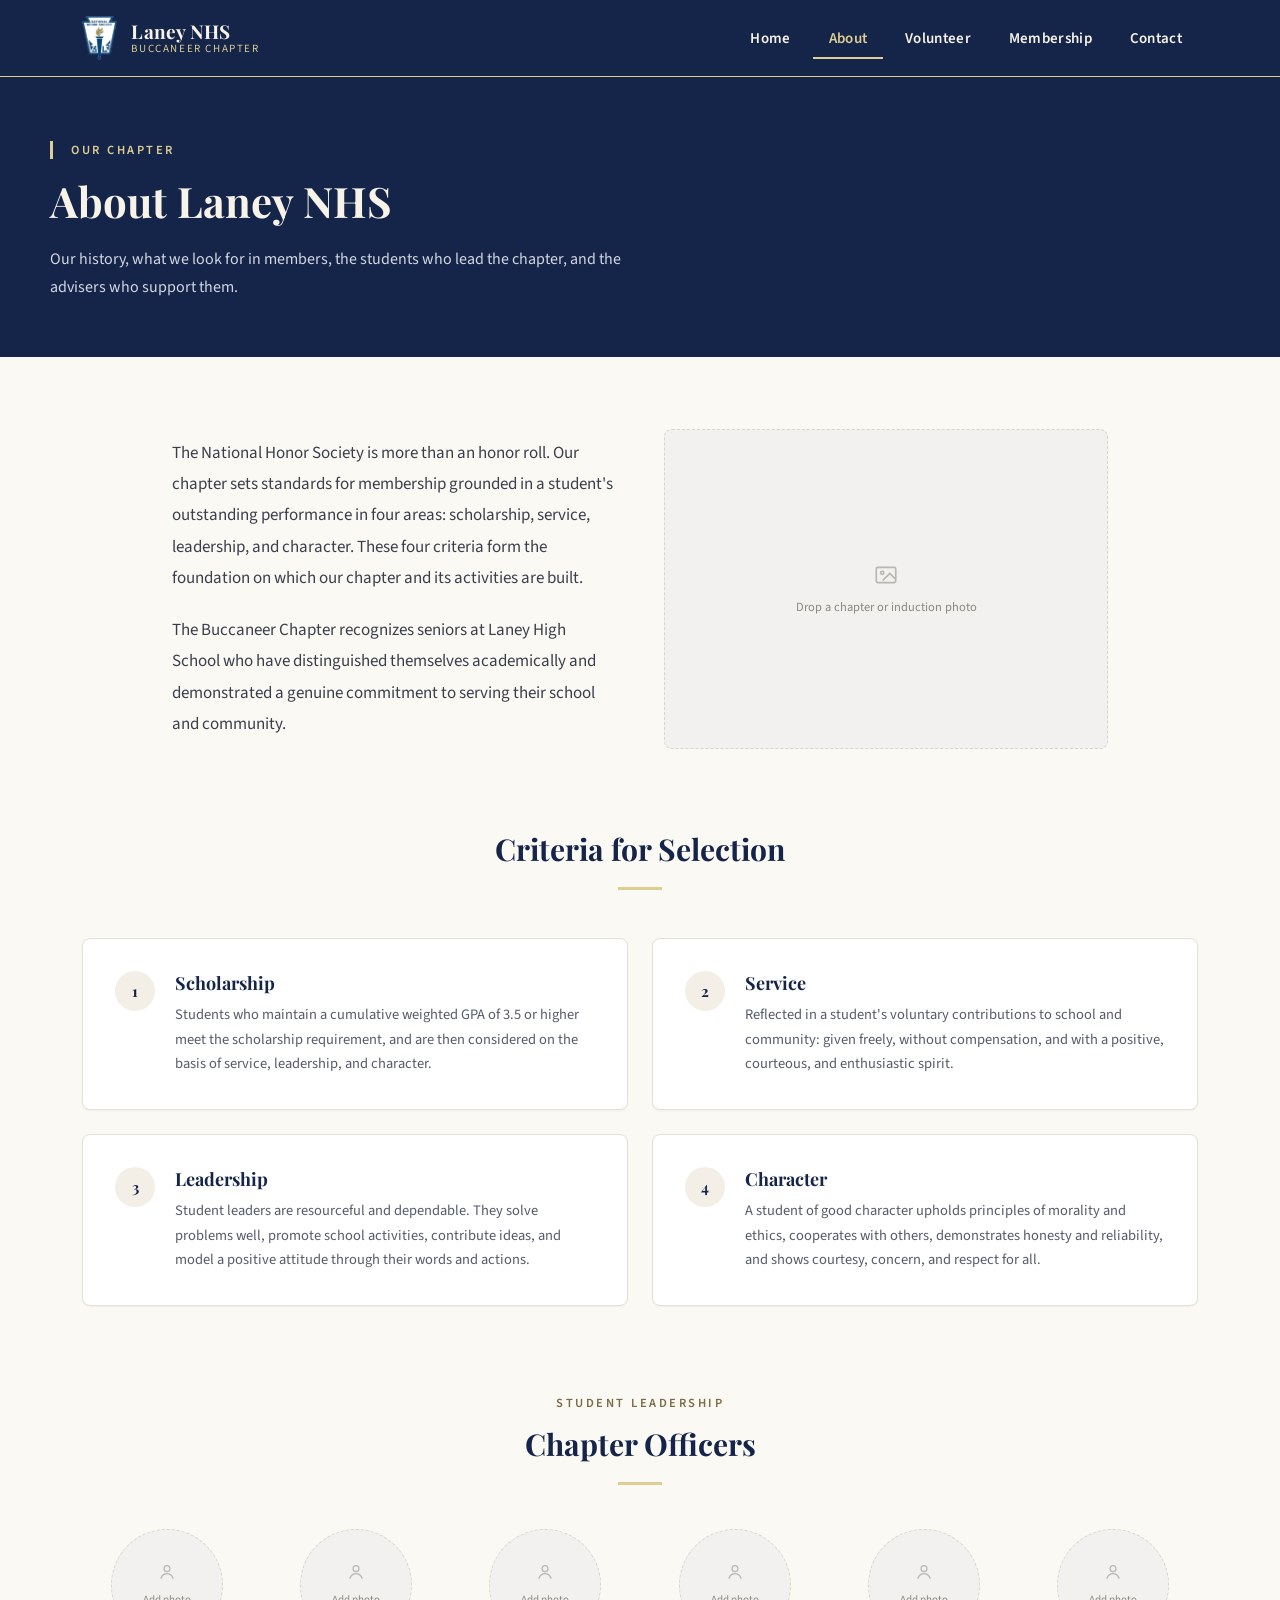
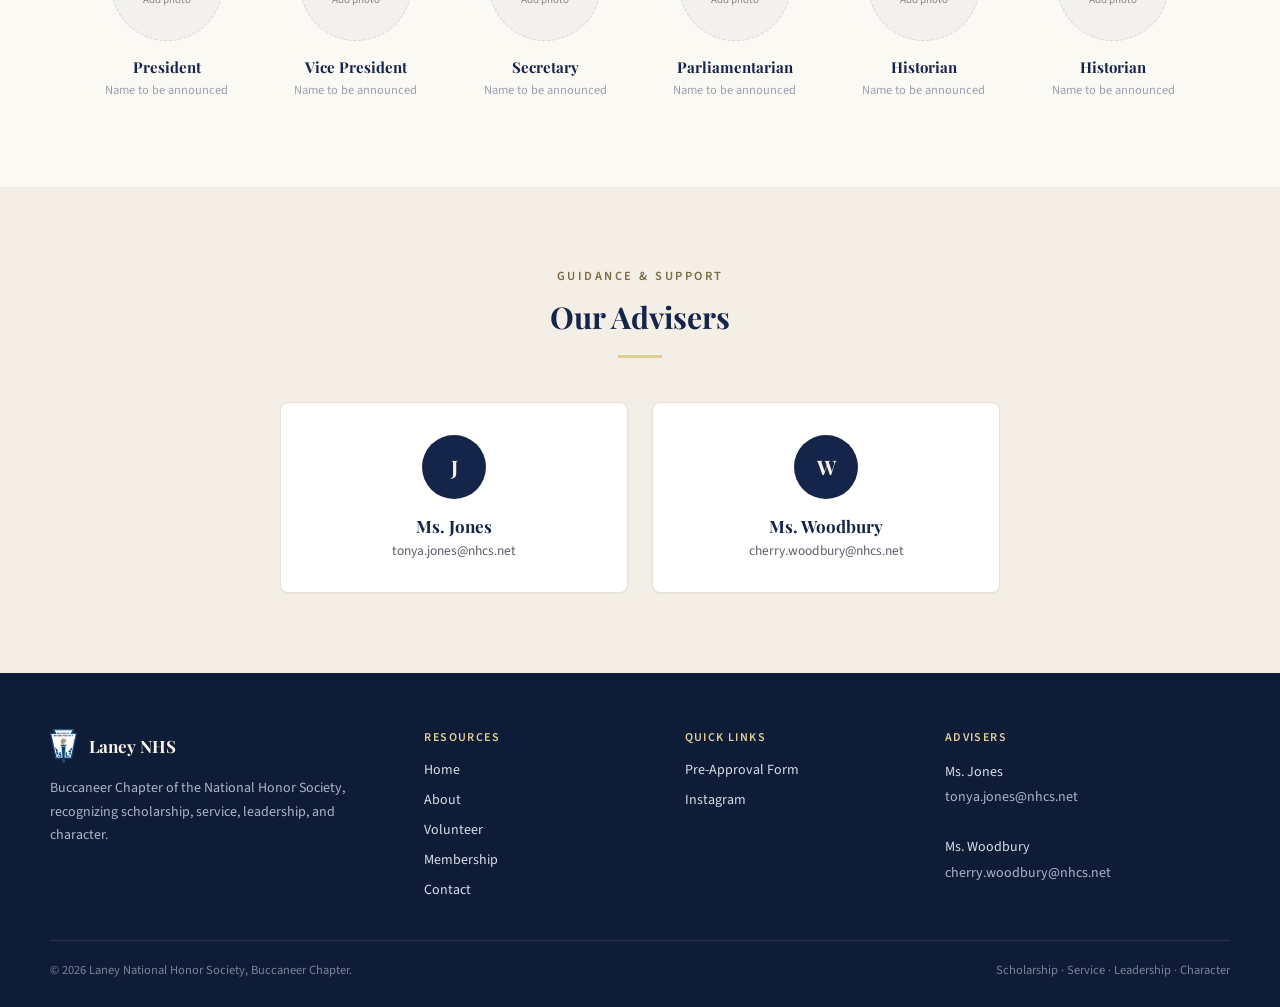
==== about.html @ 0cb583e5 "Redesign refresh: left-aligned headers, Get Involved, footer restructure, content updates - Left-ali" ====
<!DOCTYPE html>
<html lang="en">
<head>
<meta charset="utf-8">
<meta name="viewport" content="width=device-width, initial-scale=1">
<link rel="icon" type="image/png" sizes="32x32" href="assets/images/favicon-32.png">
<link rel="icon" type="image/png" sizes="16x16" href="assets/images/favicon-16.png">
<link rel="apple-touch-icon" href="assets/images/favicon-180.png">
<title>About &mdash; Laney NHS</title>
<meta name="description" content="Learn about the Buccaneer Chapter of the National Honor Society at Laney High School: our criteria for selection, chapter officers, and advisers.">
<link rel="preconnect" href="https://fonts.googleapis.com">
<link href="https://fonts.googleapis.com/css2?family=Playfair+Display:wght@600;700;800&family=Source+Sans+3:wght@400;500;600;700&display=swap" rel="stylesheet">
<link rel="stylesheet" href="assets/css/style.css">
</head>
<body data-active="about">
<div class="page">
  <div id="site-header"></div>

  <main>
    <section class="page-banner">
      <div class="page-banner__inner">
        <div class="page-banner__eyebrow">Our Chapter</div>
        <h1 class="page-banner__title">About Laney NHS</h1>
        <p class="page-banner__lead">Our history, what we look for in members, the students who lead the chapter, and the advisers who support them.</p>
      </div>
    </section>

    <!-- INTRO -->
    <section style="padding:72px 32px 24px;max-width:1000px;margin:0 auto;width:100%;box-sizing:border-box;display:grid;grid-template-columns:1fr 1fr;gap:48px;align-items:center">
      <div>
        <p style="font-size:17px;line-height:1.85;color:var(--text-dark);margin:0 0 20px">The National Honor Society is more than an honor roll. Our chapter sets standards for membership grounded in a student's outstanding performance in four areas: scholarship, service, leadership, and character. These four criteria form the foundation on which our chapter and its activities are built.</p>
        <p style="font-size:17px;line-height:1.85;color:var(--text-dark);margin:0">The Buccaneer Chapter recognizes seniors at Laney High School who have distinguished themselves academically and demonstrated a genuine commitment to serving their school and community.</p>
      </div>
      <div class="img-slot img-slot--rounded" style="height:320px">
        <svg class="img-slot__icon" viewBox="0 0 24 24" fill="none" stroke="currentColor" stroke-width="1.5"><rect x="3" y="5" width="18" height="14" rx="1.5"/><circle cx="8.5" cy="10" r="1.5"/><path d="M21 16l-5.5-5.5L9 17"/></svg>
        <span class="img-slot__caption">Drop a chapter or induction photo</span>
      </div>
    </section>

    <!-- CRITERIA -->
    <section style="padding:56px 32px 88px;max-width:1180px;margin:0 auto;width:100%;box-sizing:border-box">
      <div class="section-head" style="margin-bottom:48px">
        <h2 style="font-size:30px">Criteria for Selection</h2>
      </div>
      <div class="grid-2" style="grid-template-columns:repeat(2,1fr)">
        <div class="card" style="padding:32px;display:flex;gap:20px;align-items:flex-start">
          <div style="width:40px;height:40px;flex:none;border-radius:50%;background:var(--section-alt);display:flex;align-items:center;justify-content:center;font-family:'Playfair Display',serif;font-weight:700;font-size:15px;color:var(--navy)">1</div>
          <div>
            <div style="font-family:'Playfair Display',serif;font-weight:700;font-size:18px;color:var(--navy);margin-bottom:8px">Scholarship</div>
            <p style="font-size:14.5px;line-height:1.7;color:var(--text-body);margin:0">Students who maintain a cumulative weighted GPA of 3.5 or higher meet the scholarship requirement, and are then considered on the basis of service, leadership, and character.</p>
          </div>
        </div>
        <div class="card" style="padding:32px;display:flex;gap:20px;align-items:flex-start">
          <div style="width:40px;height:40px;flex:none;border-radius:50%;background:var(--section-alt);display:flex;align-items:center;justify-content:center;font-family:'Playfair Display',serif;font-weight:700;font-size:15px;color:var(--navy)">2</div>
          <div>
            <div style="font-family:'Playfair Display',serif;font-weight:700;font-size:18px;color:var(--navy);margin-bottom:8px">Service</div>
            <p style="font-size:14.5px;line-height:1.7;color:var(--text-body);margin:0">Reflected in a student's voluntary contributions to school and community: given freely, without compensation, and with a positive, courteous, and enthusiastic spirit.</p>
          </div>
        </div>
        <div class="card" style="padding:32px;display:flex;gap:20px;align-items:flex-start">
          <div style="width:40px;height:40px;flex:none;border-radius:50%;background:var(--section-alt);display:flex;align-items:center;justify-content:center;font-family:'Playfair Display',serif;font-weight:700;font-size:15px;color:var(--navy)">3</div>
          <div>
            <div style="font-family:'Playfair Display',serif;font-weight:700;font-size:18px;color:var(--navy);margin-bottom:8px">Leadership</div>
            <p style="font-size:14.5px;line-height:1.7;color:var(--text-body);margin:0">Student leaders are resourceful and dependable. They solve problems well, promote school activities, contribute ideas, and model a positive attitude through their words and actions.</p>
          </div>
        </div>
        <div class="card" style="padding:32px;display:flex;gap:20px;align-items:flex-start">
          <div style="width:40px;height:40px;flex:none;border-radius:50%;background:var(--section-alt);display:flex;align-items:center;justify-content:center;font-family:'Playfair Display',serif;font-weight:700;font-size:15px;color:var(--navy)">4</div>
          <div>
            <div style="font-family:'Playfair Display',serif;font-weight:700;font-size:18px;color:var(--navy);margin-bottom:8px">Character</div>
            <p style="font-size:14.5px;line-height:1.7;color:var(--text-body);margin:0">A student of good character upholds principles of morality and ethics, cooperates with others, demonstrates honesty and reliability, and shows courtesy, concern, and respect for all.</p>
          </div>
        </div>
      </div>
    </section>

    <!-- OFFICERS -->
    <section style="padding:0 32px 88px;max-width:1180px;margin:0 auto;width:100%;box-sizing:border-box">
      <div class="section-head" style="margin-bottom:44px">
        <div class="eyebrow">Student Leadership</div>
        <h2 style="font-size:30px">Chapter Officers</h2>
      </div>
      <div class="grid-6">
        <div style="text-align:center">
          <div class="img-slot img-slot--circle" style="width:112px;height:112px;margin:0 auto 16px">
            <svg class="img-slot__icon" viewBox="0 0 24 24" fill="none" stroke="currentColor" stroke-width="1.5"><circle cx="12" cy="8" r="3.5"/><path d="M4.5 20c1.5-4 4.2-6 7.5-6s6 2 7.5 6"/></svg>
            <span class="img-slot__caption">Add photo</span>
          </div>
          <div style="font-family:'Playfair Display',serif;font-weight:700;font-size:15px;color:var(--navy);margin-bottom:4px">President</div>
          <div style="font-size:12.5px;color:var(--text-faint)">Name to be announced</div>
        </div>
        <div style="text-align:center">
          <div class="img-slot img-slot--circle" style="width:112px;height:112px;margin:0 auto 16px">
            <svg class="img-slot__icon" viewBox="0 0 24 24" fill="none" stroke="currentColor" stroke-width="1.5"><circle cx="12" cy="8" r="3.5"/><path d="M4.5 20c1.5-4 4.2-6 7.5-6s6 2 7.5 6"/></svg>
            <span class="img-slot__caption">Add photo</span>
          </div>
          <div style="font-family:'Playfair Display',serif;font-weight:700;font-size:15px;color:var(--navy);margin-bottom:4px">Vice President</div>
          <div style="font-size:12.5px;color:var(--text-faint)">Name to be announced</div>
        </div>
        <div style="text-align:center">
          <div class="img-slot img-slot--circle" style="width:112px;height:112px;margin:0 auto 16px">
            <svg class="img-slot__icon" viewBox="0 0 24 24" fill="none" stroke="currentColor" stroke-width="1.5"><circle cx="12" cy="8" r="3.5"/><path d="M4.5 20c1.5-4 4.2-6 7.5-6s6 2 7.5 6"/></svg>
            <span class="img-slot__caption">Add photo</span>
          </div>
          <div style="font-family:'Playfair Display',serif;font-weight:700;font-size:15px;color:var(--navy);margin-bottom:4px">Secretary</div>
          <div style="font-size:12.5px;color:var(--text-faint)">Name to be announced</div>
        </div>
        <div style="text-align:center">
          <div class="img-slot img-slot--circle" style="width:112px;height:112px;margin:0 auto 16px">
            <svg class="img-slot__icon" viewBox="0 0 24 24" fill="none" stroke="currentColor" stroke-width="1.5"><circle cx="12" cy="8" r="3.5"/><path d="M4.5 20c1.5-4 4.2-6 7.5-6s6 2 7.5 6"/></svg>
            <span class="img-slot__caption">Add photo</span>
          </div>
          <div style="font-family:'Playfair Display',serif;font-weight:700;font-size:15px;color:var(--navy);margin-bottom:4px">Parliamentarian</div>
          <div style="font-size:12.5px;color:var(--text-faint)">Name to be announced</div>
        </div>
        <div style="text-align:center">
          <div class="img-slot img-slot--circle" style="width:112px;height:112px;margin:0 auto 16px">
            <svg class="img-slot__icon" viewBox="0 0 24 24" fill="none" stroke="currentColor" stroke-width="1.5"><circle cx="12" cy="8" r="3.5"/><path d="M4.5 20c1.5-4 4.2-6 7.5-6s6 2 7.5 6"/></svg>
            <span class="img-slot__caption">Add photo</span>
          </div>
          <div style="font-family:'Playfair Display',serif;font-weight:700;font-size:15px;color:var(--navy);margin-bottom:4px">Historian</div>
          <div style="font-size:12.5px;color:var(--text-faint)">Name to be announced</div>
        </div>
        <div style="text-align:center">
          <div class="img-slot img-slot--circle" style="width:112px;height:112px;margin:0 auto 16px">
            <svg class="img-slot__icon" viewBox="0 0 24 24" fill="none" stroke="currentColor" stroke-width="1.5"><circle cx="12" cy="8" r="3.5"/><path d="M4.5 20c1.5-4 4.2-6 7.5-6s6 2 7.5 6"/></svg>
            <span class="img-slot__caption">Add photo</span>
          </div>
          <div style="font-family:'Playfair Display',serif;font-weight:700;font-size:15px;color:var(--navy);margin-bottom:4px">Historian</div>
          <div style="font-size:12.5px;color:var(--text-faint)">Name to be announced</div>
        </div>
      </div>
    </section>

    <!-- ADVISERS -->
    <section class="section--alt" style="padding:80px 32px">
      <div style="max-width:1180px;margin:0 auto">
        <div class="section-head" style="margin-bottom:44px">
          <div class="eyebrow">Guidance &amp; Support</div>
          <h2 style="font-size:30px">Our Advisers</h2>
        </div>
        <div class="grid-2" style="max-width:720px;margin:0 auto">
          <div class="card" style="padding:32px;text-align:center">
            <div style="width:64px;height:64px;border-radius:50%;background:var(--navy);margin:0 auto 16px;display:flex;align-items:center;justify-content:center;font-family:'Playfair Display',serif;color:var(--ivory);font-weight:700;font-size:20px">J</div>
            <div style="font-family:'Playfair Display',serif;font-weight:700;font-size:17px;color:var(--navy);margin-bottom:4px">Ms. Jones</div>
            <div style="font-size:13.5px;color:var(--text-muted)">tonya.jones@nhcs.net</div>
          </div>
          <div class="card" style="padding:32px;text-align:center">
            <div style="width:64px;height:64px;border-radius:50%;background:var(--navy);margin:0 auto 16px;display:flex;align-items:center;justify-content:center;font-family:'Playfair Display',serif;color:var(--ivory);font-weight:700;font-size:20px">W</div>
            <div style="font-family:'Playfair Display',serif;font-weight:700;font-size:17px;color:var(--navy);margin-bottom:4px">Ms. Woodbury</div>
            <div style="font-size:13.5px;color:var(--text-muted)">cherry.woodbury@nhcs.net</div>
          </div>
        </div>
      </div>
    </section>
  </main>

  <div id="site-footer"></div>
</div>

<script src="assets/js/nav-footer.js"></script>
</body>
</html>
---- assets/css/style.css ----
/* ==========================================================================
   Laney NHS — Buccaneer Chapter
   Shared stylesheet
   ========================================================================== */

:root {
  --navy: #152449;
  --navy-dark: #0F1C38;
  --bronze: #DECE92;
  --bronze-light: #C4AB7C;
  --bronze-muted: #7C6A45;
  --cream: #FBF9F4;
  --ivory: #F7F3E9;
  --card-border: #E7E1D3;
  --section-alt: #F3EFE6;
  --text-dark: #3B3F4C;
  --text-body: #565B6B;
  --text-muted: #5B5F6B;
  --text-faint: #9AA0AE;
  --footer-text: #D9DCE6;
  --footer-text-muted: #AEB4C4;
  --footer-copy: #7C8296;
  --font-display: 'Playfair Display', serif;
  --font-body: 'Source Sans 3', sans-serif;
}

* { box-sizing: border-box; }

html { scroll-behavior: smooth; }

body {
  margin: 0;
  background: var(--cream);
  font-family: var(--font-body);
  -webkit-font-smoothing: antialiased;
  color: var(--text-dark);
}

a { color: var(--navy); text-decoration: none; transition: color 0.15s ease; }
a:hover { color: var(--bronze-muted); }

img { max-width: 100%; display: block; }

.page {
  min-height: 100vh;
  display: flex;
  flex-direction: column;
}

main { flex: 1; }

/* .container-* : max-width wrappers only. Vertical padding is set
   per-section inline (sections have very different spacing values),
   so these intentionally don't touch padding-top/bottom. */
.container {
  max-width: 1180px;
  margin: 0 auto;
  width: 100%;
  box-sizing: border-box;
}

.container--narrow { max-width: 1000px; }
.container--text { max-width: 820px; }

/* -------------------- Logo -------------------- */

.logo {
  display: block;
  flex: none;
  width: auto;
}

.logo--nav { height: 44px; }
.logo--footer { height: 34px; }

/* -------------------- Header / Nav -------------------- */

.site-header {
  background: var(--navy);
  border-bottom: 1px solid var(--bronze);
  position: relative;
  z-index: 20;
}

.site-header__inner {
  max-width: 1180px;
  margin: 0 auto;
  padding: 16px 32px;
  display: flex;
  align-items: center;
  justify-content: space-between;
  gap: 24px;
  flex-wrap: wrap;
}

.brand {
  display: flex;
  align-items: center;
  gap: 14px;
  text-decoration: none;
}

.brand__word {
  display: flex;
  flex-direction: column;
  line-height: 1.15;
}

.brand__name {
  font-family: var(--font-display);
  font-weight: 700;
  font-size: 19px;
  color: var(--ivory);
  letter-spacing: 0.2px;
}

.brand__sub {
  font-family: var(--font-body);
  font-size: 11px;
  letter-spacing: 1.6px;
  text-transform: uppercase;
  color: var(--bronze);
}

.nav-links {
  display: flex;
  gap: 6px;
  flex-wrap: wrap;
}

.nav-links__link {
  font-family: var(--font-body);
  font-size: 15px;
  font-weight: 600;
  letter-spacing: 0.3px;
  padding: 10px 16px 8px;
  text-decoration: none;
  color: var(--ivory);
  background: transparent;
  border-bottom: 2px solid transparent;
  transition: color 0.15s ease, border-color 0.15s ease;
}

.nav-links__link:hover {
  color: var(--bronze);
  border-bottom-color: rgba(222, 206, 146, 0.4);
}

.nav-links__link--active,
.nav-links__link--active:hover {
  color: var(--bronze);
  background: transparent;
  border-bottom-color: var(--bronze);
}

/* -------------------- Buttons -------------------- */

.btn {
  font-family: var(--font-body);
  font-weight: 600;
  font-size: 15px;
  padding: 15px 30px;
  border-radius: 6px;
  text-decoration: none;
  display: inline-block;
  border: 1.5px solid transparent;
  transition: transform 0.15s ease, box-shadow 0.15s ease, background 0.15s ease, border-color 0.15s ease;
}

.btn--primary {
  color: var(--navy);
  background: var(--bronze);
  box-shadow: 0 1px 2px rgba(21, 36, 73, 0.12);
}
.btn--primary:hover {
  color: var(--navy);
  background: var(--bronze-light);
  transform: translateY(-1px);
  box-shadow: 0 6px 16px rgba(21, 36, 73, 0.18);
}

.btn--outline {
  color: var(--ivory);
  background: transparent;
  border-color: rgba(247, 243, 233, 0.4);
  padding: 14px 30px;
}
.btn--outline:hover {
  color: var(--ivory);
  border-color: var(--bronze);
  transform: translateY(-1px);
}

.btn--dark {
  color: var(--ivory);
  background: var(--navy);
  padding: 15px 32px;
  box-shadow: 0 1px 2px rgba(21, 36, 73, 0.12);
}
.btn--dark:hover {
  color: var(--ivory);
  background: var(--navy-dark);
  transform: translateY(-1px);
  box-shadow: 0 6px 16px rgba(21, 36, 73, 0.18);
}

/* -------------------- Hero -------------------- */

.hero {
  position: relative;
  padding: 100px 32px 110px;
  overflow: hidden;
}

.hero__bg { position: absolute; inset: 0; z-index: 0; }

.hero__overlay {
  position: absolute;
  inset: 0;
  z-index: 1;
  background: linear-gradient(180deg, rgba(21,36,73,0.92) 0%, rgba(15,28,56,0.95) 100%);
  pointer-events: none;
}

.hero__content {
  max-width: 1180px;
  margin: 0 auto;
  text-align: left;
  position: relative;
  z-index: 2;
}

.hero__inner { max-width: 640px; }

.hero__eyebrow {
  font-family: var(--font-body);
  font-size: 13px;
  letter-spacing: 3px;
  text-transform: uppercase;
  color: var(--bronze);
  margin-bottom: 18px;
  font-weight: 600;
  padding-left: 18px;
  border-left: 3px solid var(--bronze);
}

.hero__title {
  font-family: var(--font-display);
  font-weight: 700;
  font-size: 52px;
  line-height: 1.15;
  color: var(--ivory);
  margin: 0 0 22px;
}

.hero__lead {
  font-family: var(--font-body);
  font-size: 18px;
  line-height: 1.7;
  color: #D3D7E2;
  max-width: 560px;
  margin: 0 0 36px;
}

.hero__actions {
  display: flex;
  gap: 16px;
  justify-content: flex-start;
  flex-wrap: wrap;
}

/* -------------------- Page banner (interior pages) -------------------- */

.page-banner {
  background: var(--navy);
  padding: 64px 32px 56px;
  text-align: left;
}

.page-banner__inner {
  max-width: 1180px;
  margin: 0 auto;
}

.page-banner__eyebrow {
  font-family: var(--font-body);
  font-size: 12.5px;
  letter-spacing: 2.5px;
  text-transform: uppercase;
  color: var(--bronze);
  font-weight: 600;
  margin-bottom: 14px;
  padding-left: 18px;
  border-left: 3px solid var(--bronze);
}

.page-banner__title {
  font-family: var(--font-display);
  font-weight: 700;
  font-size: 42px;
  color: var(--ivory);
  margin: 0;
}

.page-banner__lead {
  font-family: var(--font-body);
  font-size: 16px;
  line-height: 1.75;
  color: #D3D7E2;
  max-width: 620px;
  margin: 16px 0 0;
}

/* -------------------- Section headings -------------------- */

.eyebrow {
  font-family: var(--font-body);
  font-size: 12.5px;
  letter-spacing: 2.5px;
  text-transform: uppercase;
  color: var(--bronze-muted);
  font-weight: 600;
  margin-bottom: 12px;
}

.section-head { text-align: center; margin-bottom: 56px; }

.section-head h2 {
  font-family: var(--font-display);
  font-weight: 700;
  font-size: 34px;
  color: var(--navy);
  margin: 0;
}

.section-head h2::after {
  content: '';
  display: block;
  width: 44px;
  height: 3px;
  background: var(--bronze);
  margin: 18px auto 0;
}

h1, h2, h3 { font-family: var(--font-display); color: var(--navy); }

/* -------------------- Cards / grids -------------------- */

.card {
  background: #FFFFFF;
  border: 1px solid var(--card-border);
  border-radius: 8px;
  box-shadow: 0 1px 2px rgba(21, 36, 73, 0.05);
  transition: box-shadow 0.2s ease, transform 0.2s ease, border-color 0.2s ease;
}

.card:hover {
  box-shadow: 0 12px 28px rgba(21, 36, 73, 0.1);
  transform: translateY(-3px);
  border-color: var(--bronze);
}

.grid-2 { display: grid; grid-template-columns: 1fr 1fr; gap: 24px; }
.grid-4 { display: grid; grid-template-columns: repeat(4, 1fr); gap: 24px; }
.grid-5 { display: grid; grid-template-columns: repeat(5, 1fr); gap: 20px; }
.grid-6 { display: grid; grid-template-columns: repeat(6, 1fr); gap: 20px; }
.grid-3 { display: grid; grid-template-columns: repeat(3, 1fr); gap: 24px; }

/* -------------------- Link cards (Get Involved, etc.) -------------------- */

.link-card {
  display: block;
  padding: 32px;
  color: inherit;
  text-decoration: none;
  border-top: 3px solid var(--bronze);
}

.link-card:hover { color: inherit; }

.link-card__icon {
  width: 44px;
  height: 44px;
  border-radius: 50%;
  background: var(--section-alt);
  color: var(--navy);
  display: flex;
  align-items: center;
  justify-content: center;
  margin-bottom: 18px;
}

.link-card__icon svg { width: 20px; height: 20px; }

.link-card__title {
  font-family: var(--font-display);
  font-weight: 700;
  font-size: 18px;
  color: var(--navy);
  margin: 0 0 10px;
}

.link-card__desc {
  font-family: var(--font-body);
  font-size: 14.5px;
  line-height: 1.65;
  color: var(--text-body);
  margin: 0 0 18px;
}

.link-card__cta {
  font-family: var(--font-body);
  font-size: 13px;
  font-weight: 600;
  letter-spacing: 0.3px;
  color: var(--bronze-muted);
  display: inline-flex;
  align-items: center;
  gap: 6px;
}

.link-card:hover .link-card__cta { color: var(--navy); }

/* -------------------- Gallery -------------------- */

.gallery-grid { display: grid; grid-template-columns: repeat(3, 1fr); gap: 20px; }

/* -------------------- Image placeholder slots -------------------- */

.img-slot {
  background: #F2F1EF;
  border: 1px dashed #D8D5CC;
  display: flex;
  flex-direction: column;
  align-items: center;
  justify-content: center;
  gap: 10px;
  color: #8B8880;
  width: 100%;
  text-align: center;
  padding: 16px;
}

.img-slot--rounded { border-radius: 8px; }
.img-slot--circle { border-radius: 50%; padding: 8px; }

.img-slot__icon { width: 26px; height: 26px; opacity: 0.55; flex: none; }
.img-slot--circle .img-slot__icon { width: 20px; height: 20px; }

.img-slot__caption {
  font-family: var(--font-body);
  font-size: 12.5px;
  line-height: 1.5;
}

.img-slot--circle .img-slot__caption { font-size: 11px; }

/* -------------------- Footer -------------------- */

.site-footer {
  background: var(--navy-dark);
  color: var(--footer-text);
  padding: 56px 32px 28px;
}

.site-footer__grid {
  max-width: 1180px;
  margin: 0 auto;
  display: grid;
  grid-template-columns: 1.2fr 0.8fr 0.8fr 1fr;
  gap: 32px;
}

.site-footer__brand-row {
  display: flex;
  align-items: center;
  gap: 12px;
  margin-bottom: 14px;
}

.site-footer__brand-name {
  font-family: var(--font-display);
  font-weight: 700;
  font-size: 17px;
  color: var(--ivory);
}

.site-footer__blurb {
  font-family: var(--font-body);
  font-size: 14px;
  line-height: 1.7;
  color: var(--footer-text-muted);
  max-width: 340px;
  margin: 0;
}

.site-footer__heading {
  font-family: var(--font-body);
  font-size: 12px;
  letter-spacing: 1.4px;
  text-transform: uppercase;
  color: var(--bronze);
  margin-bottom: 14px;
  font-weight: 600;
}

.site-footer__links { display: flex; flex-direction: column; gap: 10px; }
.site-footer__links a {
  color: var(--footer-text);
  font-family: var(--font-body);
  font-size: 14px;
}
.site-footer__links a:hover { color: var(--bronze-light); }

.site-footer__advisers {
  font-family: var(--font-body);
  font-size: 14px;
  line-height: 1.8;
  color: var(--footer-text);
  margin: 0;
}
.site-footer__advisers span { color: var(--footer-text-muted); }

.site-footer__bottom {
  max-width: 1180px;
  margin: 40px auto 0;
  padding-top: 20px;
  border-top: 1px solid rgba(255,255,255,0.1);
  display: flex;
  justify-content: space-between;
  flex-wrap: wrap;
  gap: 8px;
}

.site-footer__bottom span {
  font-family: var(--font-body);
  font-size: 12.5px;
  color: var(--footer-copy);
}

/* -------------------- Callout box -------------------- */

.callout {
  background: var(--section-alt);
  border-left: 3px solid var(--bronze);
  border-radius: 0 8px 8px 0;
  padding: 20px 24px;
}

.callout p {
  font-family: var(--font-body);
  font-size: 15px;
  line-height: 1.7;
  color: var(--text-muted);
  margin: 0;
}

.callout strong { color: var(--navy); }

/* -------------------- Section alt background -------------------- */

.section--alt { background: var(--section-alt); }

/* -------------------- Responsive -------------------- */

@media (max-width: 900px) {
  .grid-4 { grid-template-columns: repeat(2, 1fr); }
  .grid-5 { grid-template-columns: repeat(3, 1fr); }
  .grid-6 { grid-template-columns: repeat(3, 1fr); }
  .grid-3 { grid-template-columns: 1fr; }
  .grid-2 { grid-template-columns: 1fr; }
  .gallery-grid { grid-template-columns: repeat(2, 1fr); }
  .hero__title { font-size: 38px; }
  .hero__inner { max-width: 100%; }
  .site-footer__grid { grid-template-columns: 1fr 1fr; }
}

@media (max-width: 560px) {
  .grid-4 { grid-template-columns: 1fr; }
  .grid-5 { grid-template-columns: repeat(2, 1fr); }
  .grid-6 { grid-template-columns: repeat(2, 1fr); }
  .gallery-grid { grid-template-columns: 1fr; }
  section { padding: 56px 20px; }
  .page-banner { padding: 48px 20px 40px; }
  .hero { padding: 64px 20px 72px; }
  .hero__title { font-size: 30px; }
  .site-footer__grid { grid-template-columns: 1fr; }
}
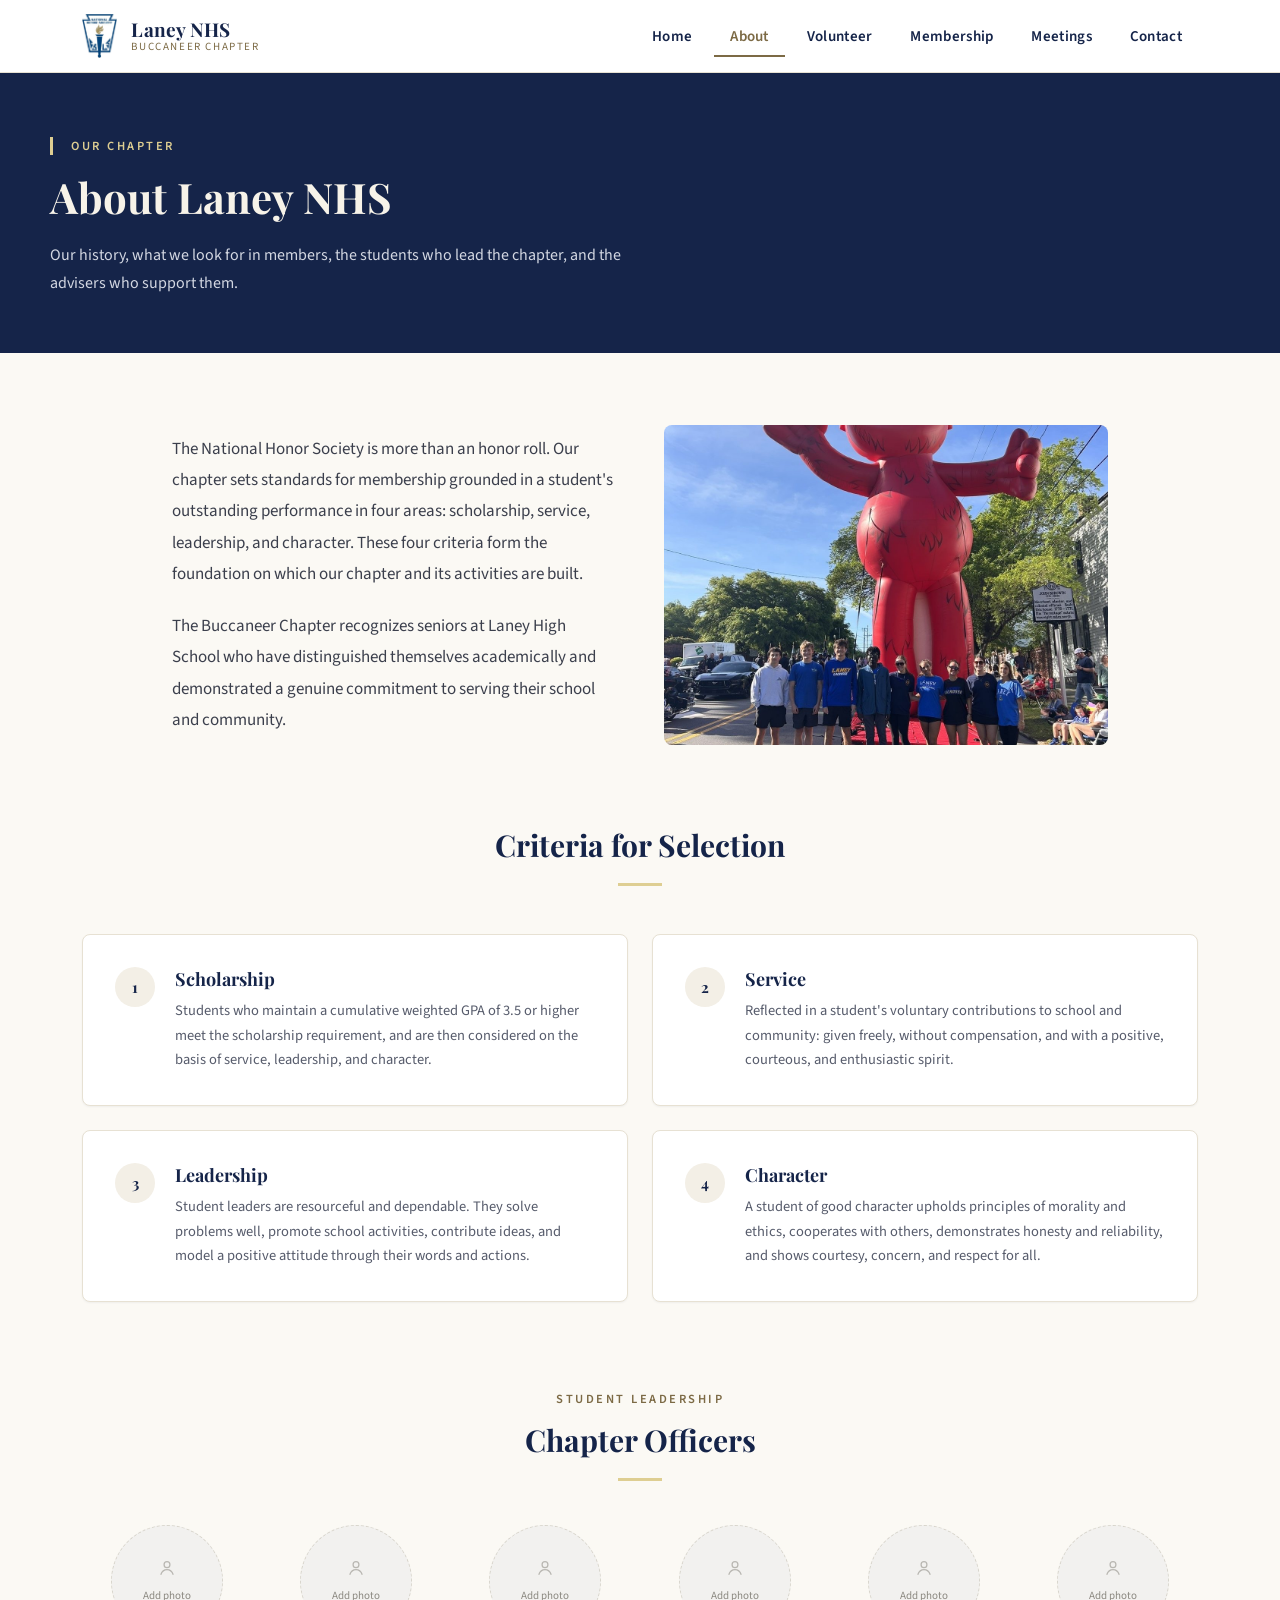
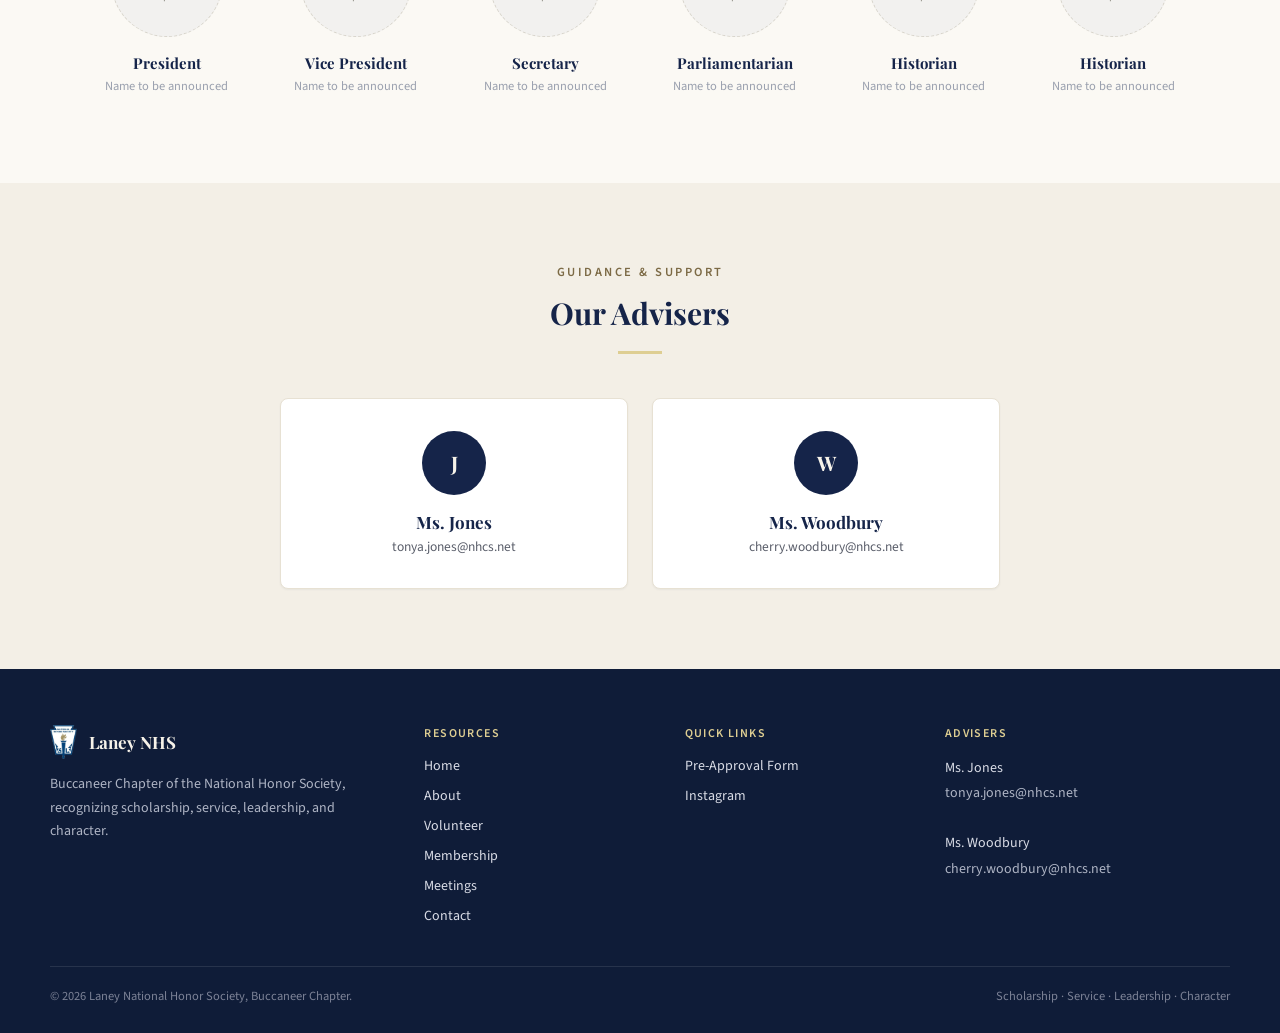
==== commit e5d413c9: "Mobile optimization, hamburger nav, white header, Meetings page, real photos - Header: navy to white" ====
--- a/about.html
+++ b/about.html
@@ -6,6 +6,7 @@
 <link rel="icon" type="image/png" sizes="32x32" href="assets/images/favicon-32.png">
 <link rel="icon" type="image/png" sizes="16x16" href="assets/images/favicon-16.png">
 <link rel="apple-touch-icon" href="assets/images/favicon-180.png">
+<link rel="shortcut icon" href="favicon.ico">
 <title>About &mdash; Laney NHS</title>
 <meta name="description" content="Learn about the Buccaneer Chapter of the National Honor Society at Laney High School: our criteria for selection, chapter officers, and advisers.">
 <link rel="preconnect" href="https://fonts.googleapis.com">
@@ -26,15 +27,12 @@
     </section>
 
     <!-- INTRO -->
-    <section style="padding:72px 32px 24px;max-width:1000px;margin:0 auto;width:100%;box-sizing:border-box;display:grid;grid-template-columns:1fr 1fr;gap:48px;align-items:center">
+    <section class="grid-2" style="padding:72px 32px 24px;max-width:1000px;margin:0 auto;width:100%;box-sizing:border-box;gap:48px;align-items:center">
       <div>
         <p style="font-size:17px;line-height:1.85;color:var(--text-dark);margin:0 0 20px">The National Honor Society is more than an honor roll. Our chapter sets standards for membership grounded in a student's outstanding performance in four areas: scholarship, service, leadership, and character. These four criteria form the foundation on which our chapter and its activities are built.</p>
         <p style="font-size:17px;line-height:1.85;color:var(--text-dark);margin:0">The Buccaneer Chapter recognizes seniors at Laney High School who have distinguished themselves academically and demonstrated a genuine commitment to serving their school and community.</p>
       </div>
-      <div class="img-slot img-slot--rounded" style="height:320px">
-        <svg class="img-slot__icon" viewBox="0 0 24 24" fill="none" stroke="currentColor" stroke-width="1.5"><rect x="3" y="5" width="18" height="14" rx="1.5"/><circle cx="8.5" cy="10" r="1.5"/><path d="M21 16l-5.5-5.5L9 17"/></svg>
-        <span class="img-slot__caption">Drop a chapter or induction photo</span>
-      </div>
+      <img src="assets/images/about-photo.jpg" alt="Laney NHS members at a chapter event" style="width:100%;height:320px;object-fit:cover;border-radius:8px">
     </section>
 
     <!-- CRITERIA -->
@@ -42,7 +40,7 @@
       <div class="section-head" style="margin-bottom:48px">
         <h2 style="font-size:30px">Criteria for Selection</h2>
       </div>
-      <div class="grid-2" style="grid-template-columns:repeat(2,1fr)">
+      <div class="grid-2">
         <div class="card" style="padding:32px;display:flex;gap:20px;align-items:flex-start">
           <div style="width:40px;height:40px;flex:none;border-radius:50%;background:var(--section-alt);display:flex;align-items:center;justify-content:center;font-family:'Playfair Display',serif;font-weight:700;font-size:15px;color:var(--navy)">1</div>
           <div>
--- a/assets/css/style.css
+++ b/assets/css/style.css
@@ -76,21 +76,21 @@
 /* -------------------- Header / Nav -------------------- */
 
 .site-header {
-  background: var(--navy);
-  border-bottom: 1px solid var(--bronze);
+  background: #FFFFFF;
+  border-bottom: 1px solid var(--card-border);
+  box-shadow: 0 1px 3px rgba(21, 36, 73, 0.06);
   position: relative;
-  z-index: 20;
+  z-index: 30;
 }
 
 .site-header__inner {
   max-width: 1180px;
   margin: 0 auto;
-  padding: 16px 32px;
+  padding: 14px 32px;
   display: flex;
   align-items: center;
   justify-content: space-between;
   gap: 24px;
-  flex-wrap: wrap;
 }
 
 .brand {
@@ -110,7 +110,7 @@
   font-family: var(--font-display);
   font-weight: 700;
   font-size: 19px;
-  color: var(--ivory);
+  color: var(--navy);
   letter-spacing: 0.2px;
 }
 
@@ -119,13 +119,13 @@
   font-size: 11px;
   letter-spacing: 1.6px;
   text-transform: uppercase;
-  color: var(--bronze);
+  color: var(--bronze-muted);
 }
 
 .nav-links {
   display: flex;
+  align-items: center;
   gap: 6px;
-  flex-wrap: wrap;
 }
 
 .nav-links__link {
@@ -135,22 +135,73 @@
   letter-spacing: 0.3px;
   padding: 10px 16px 8px;
   text-decoration: none;
-  color: var(--ivory);
+  color: var(--navy);
   background: transparent;
   border-bottom: 2px solid transparent;
   transition: color 0.15s ease, border-color 0.15s ease;
 }
 
 .nav-links__link:hover {
-  color: var(--bronze);
-  border-bottom-color: rgba(222, 206, 146, 0.4);
+  color: var(--bronze-muted);
+  border-bottom-color: rgba(124, 106, 69, 0.35);
 }
 
 .nav-links__link--active,
 .nav-links__link--active:hover {
-  color: var(--bronze);
+  color: var(--bronze-muted);
   background: transparent;
-  border-bottom-color: var(--bronze);
+  border-bottom-color: var(--bronze-muted);
+}
+
+/* -------------------- Mobile nav toggle -------------------- */
+
+.nav-toggle {
+  display: none;
+  align-items: center;
+  justify-content: center;
+  width: 40px;
+  height: 40px;
+  padding: 0;
+  border: none;
+  background: transparent;
+  color: var(--navy);
+  cursor: pointer;
+  flex: none;
+}
+
+.nav-toggle svg { width: 24px; height: 24px; }
+
+@media (max-width: 900px) {
+  .nav-toggle { display: flex; }
+
+  .nav-links {
+    display: none;
+    position: absolute;
+    top: 100%;
+    left: 0;
+    right: 0;
+    flex-direction: column;
+    align-items: stretch;
+    gap: 0;
+    background: #FFFFFF;
+    border-bottom: 1px solid var(--card-border);
+    box-shadow: 0 16px 28px rgba(21, 36, 73, 0.1);
+    padding: 4px 32px 16px;
+  }
+
+  .nav-links.is-open { display: flex; }
+
+  .nav-links__link {
+    padding: 14px 12px;
+    border-bottom: 1px solid var(--card-border);
+    border-radius: 4px;
+  }
+
+  .nav-links__link--active,
+  .nav-links__link--active:hover {
+    background: var(--section-alt);
+    border-bottom-color: var(--card-border);
+  }
 }
 
 /* -------------------- Buttons -------------------- */
@@ -573,6 +624,13 @@
   .hero__title { font-size: 38px; }
   .hero__inner { max-width: 100%; }
   .site-footer__grid { grid-template-columns: 1fr 1fr; }
+
+  /* Section-level layout is written with inline styles for pixel control,
+     which a normal media-query rule can never win against (inline always
+     outranks stylesheet rules unless !important). These targeted overrides
+     are the exception, scoped to just the horizontal gutter and the largest
+     vertical rhythms so phones/tablets don't inherit desktop spacing. */
+  main section[style] { padding-left: 24px !important; padding-right: 24px !important; }
 }
 
 @media (max-width: 560px) {
@@ -580,9 +638,20 @@
   .grid-5 { grid-template-columns: repeat(2, 1fr); }
   .grid-6 { grid-template-columns: repeat(2, 1fr); }
   .gallery-grid { grid-template-columns: 1fr; }
-  section { padding: 56px 20px; }
   .page-banner { padding: 48px 20px 40px; }
   .hero { padding: 64px 20px 72px; }
   .hero__title { font-size: 30px; }
   .site-footer__grid { grid-template-columns: 1fr; }
-}
+
+  main section[style] { padding-left: 20px !important; padding-right: 20px !important; }
+  main section[style^="padding:88px 32px"] { padding-top: 48px !important; padding-bottom: 48px !important; }
+  main section[style^="padding:80px 32px"] { padding-top: 48px !important; padding-bottom: 48px !important; }
+  main section[style^="padding:72px 32px"] { padding-top: 40px !important; padding-bottom: 40px !important; }
+  main section[style^="padding:64px 32px"] { padding-top: 36px !important; padding-bottom: 36px !important; }
+  main section[style^="padding:56px 32px"] { padding-top: 32px !important; padding-bottom: 32px !important; }
+  main section[style^="padding:0 32px 88px"] { padding-bottom: 48px !important; }
+  main section[style^="padding:0 32px 56px"] { padding-bottom: 32px !important; }
+
+  .card { padding: 24px !important; }
+  .link-card { padding: 24px !important; }
+}
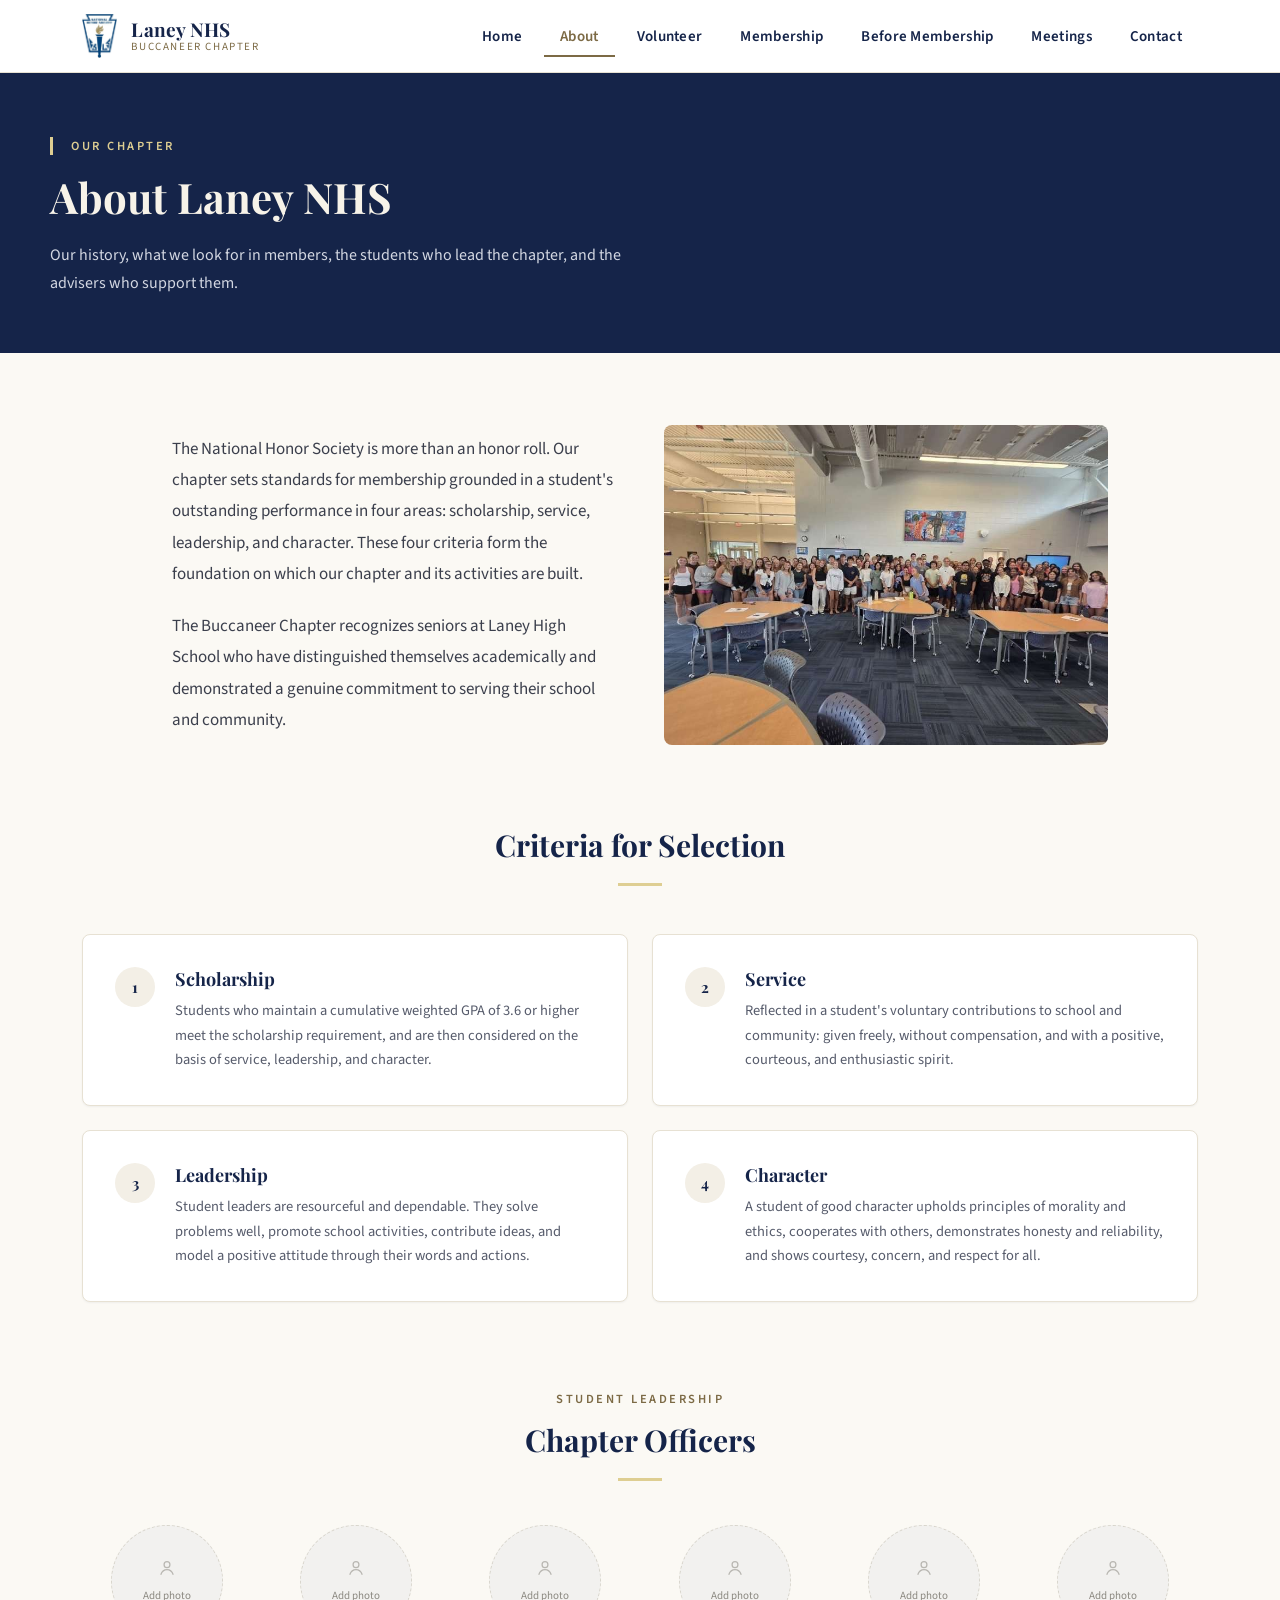
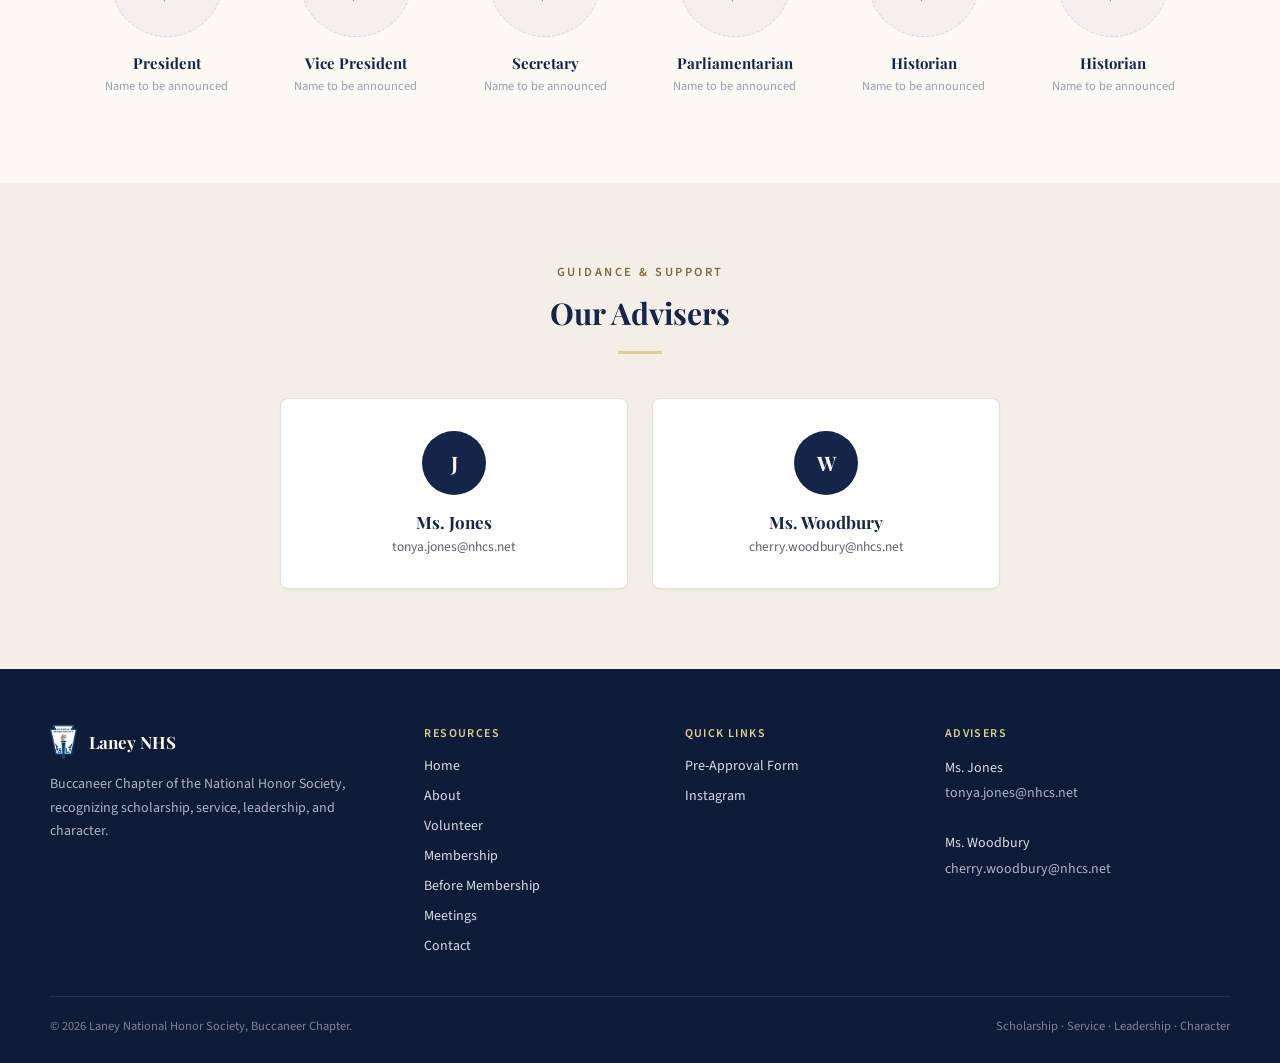
==== commit b1ebf2bb: "Add Before Membership grade guide page, update GPA to 3.6, reorder Membership page - New "Before Mem" ====
--- a/about.html
+++ b/about.html
@@ -45,7 +45,7 @@
           <div style="width:40px;height:40px;flex:none;border-radius:50%;background:var(--section-alt);display:flex;align-items:center;justify-content:center;font-family:'Playfair Display',serif;font-weight:700;font-size:15px;color:var(--navy)">1</div>
           <div>
             <div style="font-family:'Playfair Display',serif;font-weight:700;font-size:18px;color:var(--navy);margin-bottom:8px">Scholarship</div>
-            <p style="font-size:14.5px;line-height:1.7;color:var(--text-body);margin:0">Students who maintain a cumulative weighted GPA of 3.5 or higher meet the scholarship requirement, and are then considered on the basis of service, leadership, and character.</p>
+            <p style="font-size:14.5px;line-height:1.7;color:var(--text-body);margin:0">Students who maintain a cumulative weighted GPA of 3.6 or higher meet the scholarship requirement, and are then considered on the basis of service, leadership, and character.</p>
           </div>
         </div>
         <div class="card" style="padding:32px;display:flex;gap:20px;align-items:flex-start">
--- a/assets/css/style.css
+++ b/assets/css/style.css
@@ -589,6 +589,97 @@
   color: var(--footer-copy);
 }
 
+/* -------------------- Pill links (quick jump nav) -------------------- */
+
+.pill-links {
+  display: flex;
+  gap: 12px;
+  flex-wrap: wrap;
+}
+
+.pill-link {
+  font-family: var(--font-body);
+  font-weight: 600;
+  font-size: 14px;
+  color: var(--navy);
+  background: #FFFFFF;
+  border: 1px solid var(--card-border);
+  padding: 10px 20px;
+  border-radius: 999px;
+  text-decoration: none;
+  transition: background 0.15s ease, border-color 0.15s ease, color 0.15s ease;
+}
+
+.pill-link:hover {
+  color: var(--navy);
+  background: var(--section-alt);
+  border-color: var(--bronze);
+}
+
+/* -------------------- Pillar heading (grade guides, etc.) -------------------- */
+
+.pillar-heading {
+  display: flex;
+  align-items: center;
+  gap: 16px;
+  margin-bottom: 12px;
+}
+
+.pillar-heading__icon {
+  width: 48px;
+  height: 48px;
+  border-radius: 50%;
+  background: var(--navy);
+  color: var(--ivory);
+  display: flex;
+  align-items: center;
+  justify-content: center;
+  flex: none;
+}
+
+.pillar-heading__icon svg { width: 22px; height: 22px; }
+
+.pillar-heading h2 { margin: 0; font-size: 28px; }
+
+/* -------------------- Checklist -------------------- */
+
+.list-check {
+  list-style: none;
+  margin: 0;
+  padding: 0;
+  display: flex;
+  flex-direction: column;
+  gap: 13px;
+}
+
+.list-check li {
+  display: flex;
+  gap: 13px;
+  align-items: flex-start;
+  font-family: var(--font-body);
+  font-size: 15.5px;
+  line-height: 1.65;
+  color: var(--text-dark);
+}
+
+.list-check li::before {
+  content: '';
+  width: 7px;
+  height: 7px;
+  border-radius: 50%;
+  background: var(--bronze-muted);
+  margin-top: 8px;
+  flex: none;
+}
+
+.subhead {
+  font-family: var(--font-display);
+  font-weight: 700;
+  font-size: 17px;
+  color: var(--navy);
+  margin: 0 0 16px;
+}
+
 /* -------------------- Callout box -------------------- */
 
 .callout {
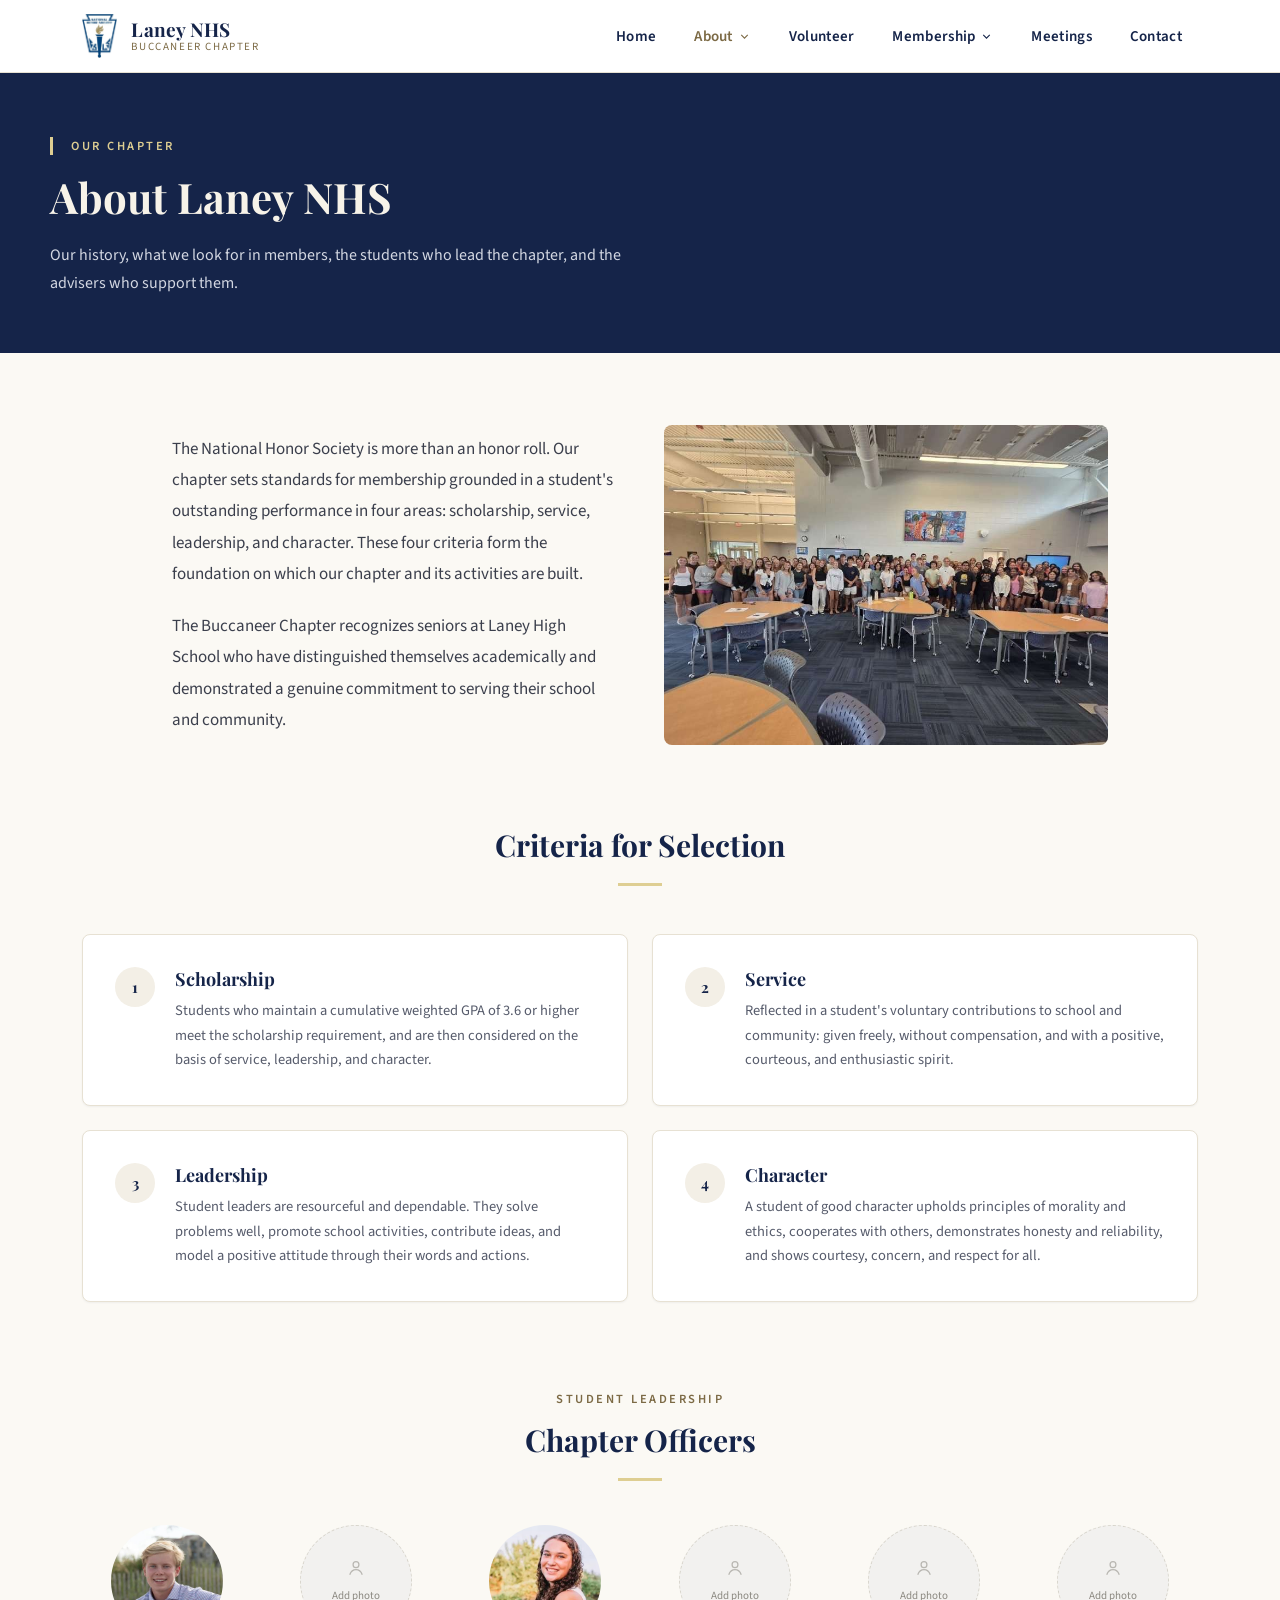
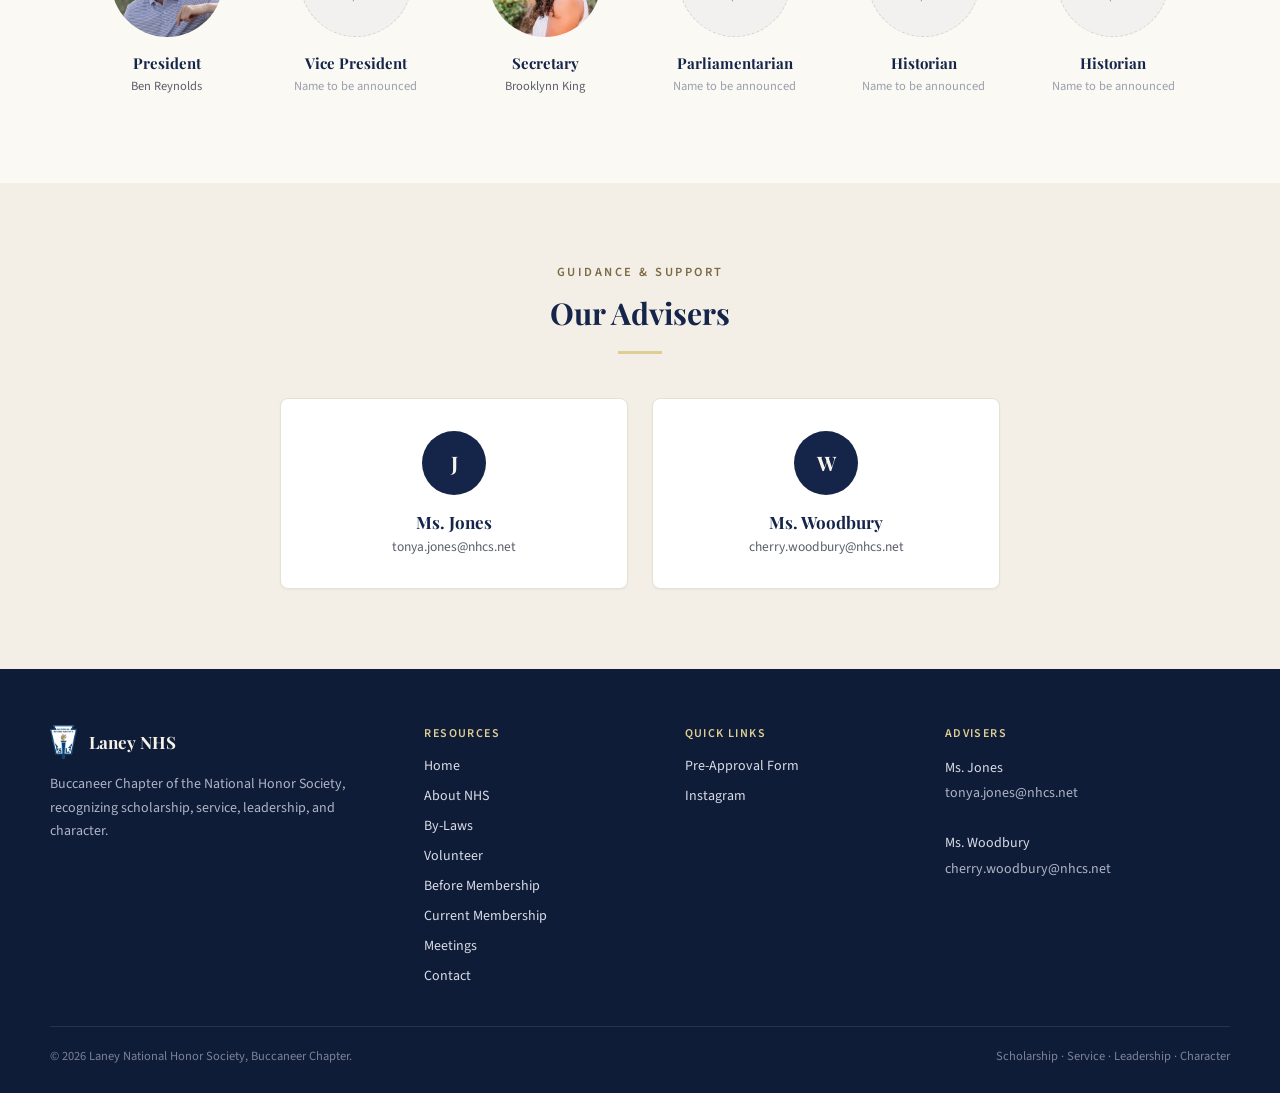
==== commit 399c3ee9: "Add President and Secretary photos to Chapter Officers Ben Reynolds (President) and Brooklynn King (" ====
--- a/about.html
+++ b/about.html
@@ -80,12 +80,9 @@
       </div>
       <div class="grid-6">
         <div style="text-align:center">
-          <div class="img-slot img-slot--circle" style="width:112px;height:112px;margin:0 auto 16px">
-            <svg class="img-slot__icon" viewBox="0 0 24 24" fill="none" stroke="currentColor" stroke-width="1.5"><circle cx="12" cy="8" r="3.5"/><path d="M4.5 20c1.5-4 4.2-6 7.5-6s6 2 7.5 6"/></svg>
-            <span class="img-slot__caption">Add photo</span>
-          </div>
+          <img src="assets/images/officer-president.jpg" alt="Ben Reynolds" style="width:112px;height:112px;margin:0 auto 16px;border-radius:50%;object-fit:cover;display:block">
           <div style="font-family:'Playfair Display',serif;font-weight:700;font-size:15px;color:var(--navy);margin-bottom:4px">President</div>
-          <div style="font-size:12.5px;color:var(--text-faint)">Name to be announced</div>
+          <div style="font-size:12.5px;color:var(--text-muted)">Ben Reynolds</div>
         </div>
         <div style="text-align:center">
           <div class="img-slot img-slot--circle" style="width:112px;height:112px;margin:0 auto 16px">
@@ -96,12 +93,9 @@
           <div style="font-size:12.5px;color:var(--text-faint)">Name to be announced</div>
         </div>
         <div style="text-align:center">
-          <div class="img-slot img-slot--circle" style="width:112px;height:112px;margin:0 auto 16px">
-            <svg class="img-slot__icon" viewBox="0 0 24 24" fill="none" stroke="currentColor" stroke-width="1.5"><circle cx="12" cy="8" r="3.5"/><path d="M4.5 20c1.5-4 4.2-6 7.5-6s6 2 7.5 6"/></svg>
-            <span class="img-slot__caption">Add photo</span>
-          </div>
+          <img src="assets/images/officer-secretary.jpg" alt="Brooklynn King" style="width:112px;height:112px;margin:0 auto 16px;border-radius:50%;object-fit:cover;display:block">
           <div style="font-family:'Playfair Display',serif;font-weight:700;font-size:15px;color:var(--navy);margin-bottom:4px">Secretary</div>
-          <div style="font-size:12.5px;color:var(--text-faint)">Name to be announced</div>
+          <div style="font-size:12.5px;color:var(--text-muted)">Brooklynn King</div>
         </div>
         <div style="text-align:center">
           <div class="img-slot img-slot--circle" style="width:112px;height:112px;margin:0 auto 16px">
--- a/assets/css/style.css
+++ b/assets/css/style.css
@@ -153,6 +153,84 @@
   border-bottom-color: var(--bronze-muted);
 }
 
+/* -------------------- Nav dropdown (Membership) -------------------- */
+
+.nav-dropdown { position: relative; }
+
+.nav-dropdown__trigger {
+  display: inline-flex;
+  align-items: center;
+  gap: 5px;
+  cursor: pointer;
+  background: none;
+  border: none;
+  border-bottom: 2px solid transparent;
+  font-family: var(--font-body);
+  font-size: 15px;
+  font-weight: 600;
+  letter-spacing: 0.3px;
+}
+
+.nav-dropdown__chevron {
+  width: 13px;
+  height: 13px;
+  transition: transform 0.15s ease;
+}
+
+.nav-dropdown.is-open .nav-dropdown__chevron {
+  transform: rotate(180deg);
+}
+
+@media (min-width: 901px) {
+  .nav-dropdown:hover .nav-dropdown__chevron,
+  .nav-dropdown:focus-within .nav-dropdown__chevron {
+    transform: rotate(180deg);
+  }
+}
+
+.nav-dropdown__panel {
+  display: none;
+  position: absolute;
+  top: 100%;
+  left: 0;
+  min-width: 200px;
+  background: #FFFFFF;
+  border: 1px solid var(--card-border);
+  border-radius: 8px;
+  box-shadow: 0 16px 28px rgba(21, 36, 73, 0.12);
+  padding: 8px;
+  margin-top: 4px;
+}
+
+.nav-dropdown.is-open .nav-dropdown__panel {
+  display: block;
+}
+
+@media (min-width: 901px) {
+  .nav-dropdown:hover .nav-dropdown__panel,
+  .nav-dropdown:focus-within .nav-dropdown__panel {
+    display: block;
+  }
+}
+
+.nav-dropdown__item {
+  display: block;
+  font-family: var(--font-body);
+  font-size: 14.5px;
+  font-weight: 600;
+  color: var(--navy);
+  text-decoration: none;
+  padding: 10px 14px;
+  border-radius: 6px;
+}
+
+.nav-dropdown__item:hover { color: var(--navy); background: var(--section-alt); }
+
+.nav-dropdown__item--active {
+  color: var(--bronze-muted);
+  background: var(--section-alt);
+}
+
 /* -------------------- Mobile nav toggle -------------------- */
 
 .nav-toggle {
@@ -202,6 +280,33 @@
     background: var(--section-alt);
     border-bottom-color: var(--card-border);
   }
+
+  .nav-dropdown { width: 100%; }
+
+  .nav-dropdown__trigger {
+    width: 100%;
+    justify-content: space-between;
+    padding: 14px 12px;
+    border-bottom: 1px solid var(--card-border);
+    border-radius: 4px;
+  }
+
+  .nav-dropdown__panel {
+    display: none;
+    position: static;
+    box-shadow: none;
+    border: none;
+    padding: 0;
+    margin: 0;
+  }
+
+  .nav-dropdown__item {
+    padding: 12px 12px 12px 20px;
+    border-bottom: 1px solid var(--card-border);
+    border-radius: 4px;
+  }
+
+  .nav-dropdown__item--active { background: var(--section-alt); }
 }
 
 /* -------------------- Buttons -------------------- */
@@ -587,6 +692,76 @@
   font-family: var(--font-body);
   font-size: 12.5px;
   color: var(--footer-copy);
+}
+
+/* -------------------- Sheet-backed data rows (meetings, etc.) -------------------- */
+
+.meeting-row {
+  display: grid;
+  grid-template-columns: 1fr 1fr 1fr;
+  align-items: center;
+  padding: 18px 24px;
+  border-bottom: 1px solid #F0EEE8;
+}
+
+.meeting-row--head {
+  padding: 16px 24px;
+  background: var(--section-alt);
+  border-bottom: 1px solid var(--card-border);
+}
+
+.meeting-row__links { display: contents; }
+
+@media (max-width: 560px) {
+  .meeting-row--head { display: none; }
+  .meeting-row {
+    grid-template-columns: 1fr;
+    gap: 10px;
+    padding: 16px 20px;
+  }
+  .meeting-row__links {
+    display: flex;
+    gap: 20px;
+    flex-wrap: wrap;
+  }
+}
+
+/* -------------------- Contact form -------------------- */
+
+.form-field {
+  display: flex;
+  flex-direction: column;
+  gap: 6px;
+}
+
+.form-field label {
+  font-family: var(--font-body);
+  font-size: 13px;
+  font-weight: 600;
+  color: var(--navy);
+}
+
+.form-input {
+  width: 100%;
+  box-sizing: border-box;
+  padding: 12px 14px;
+  border: 1px solid var(--card-border);
+  border-radius: 6px;
+  font-family: var(--font-body);
+  font-size: 15px;
+  color: var(--text-dark);
+  background: #FFFFFF;
+  transition: border-color 0.15s ease;
+}
+
+.form-input:focus {
+  outline: none;
+  border-color: var(--bronze-muted);
+}
+
+textarea.form-input {
+  resize: vertical;
+  min-height: 120px;
 }
 
 /* -------------------- Pill links (quick jump nav) -------------------- */
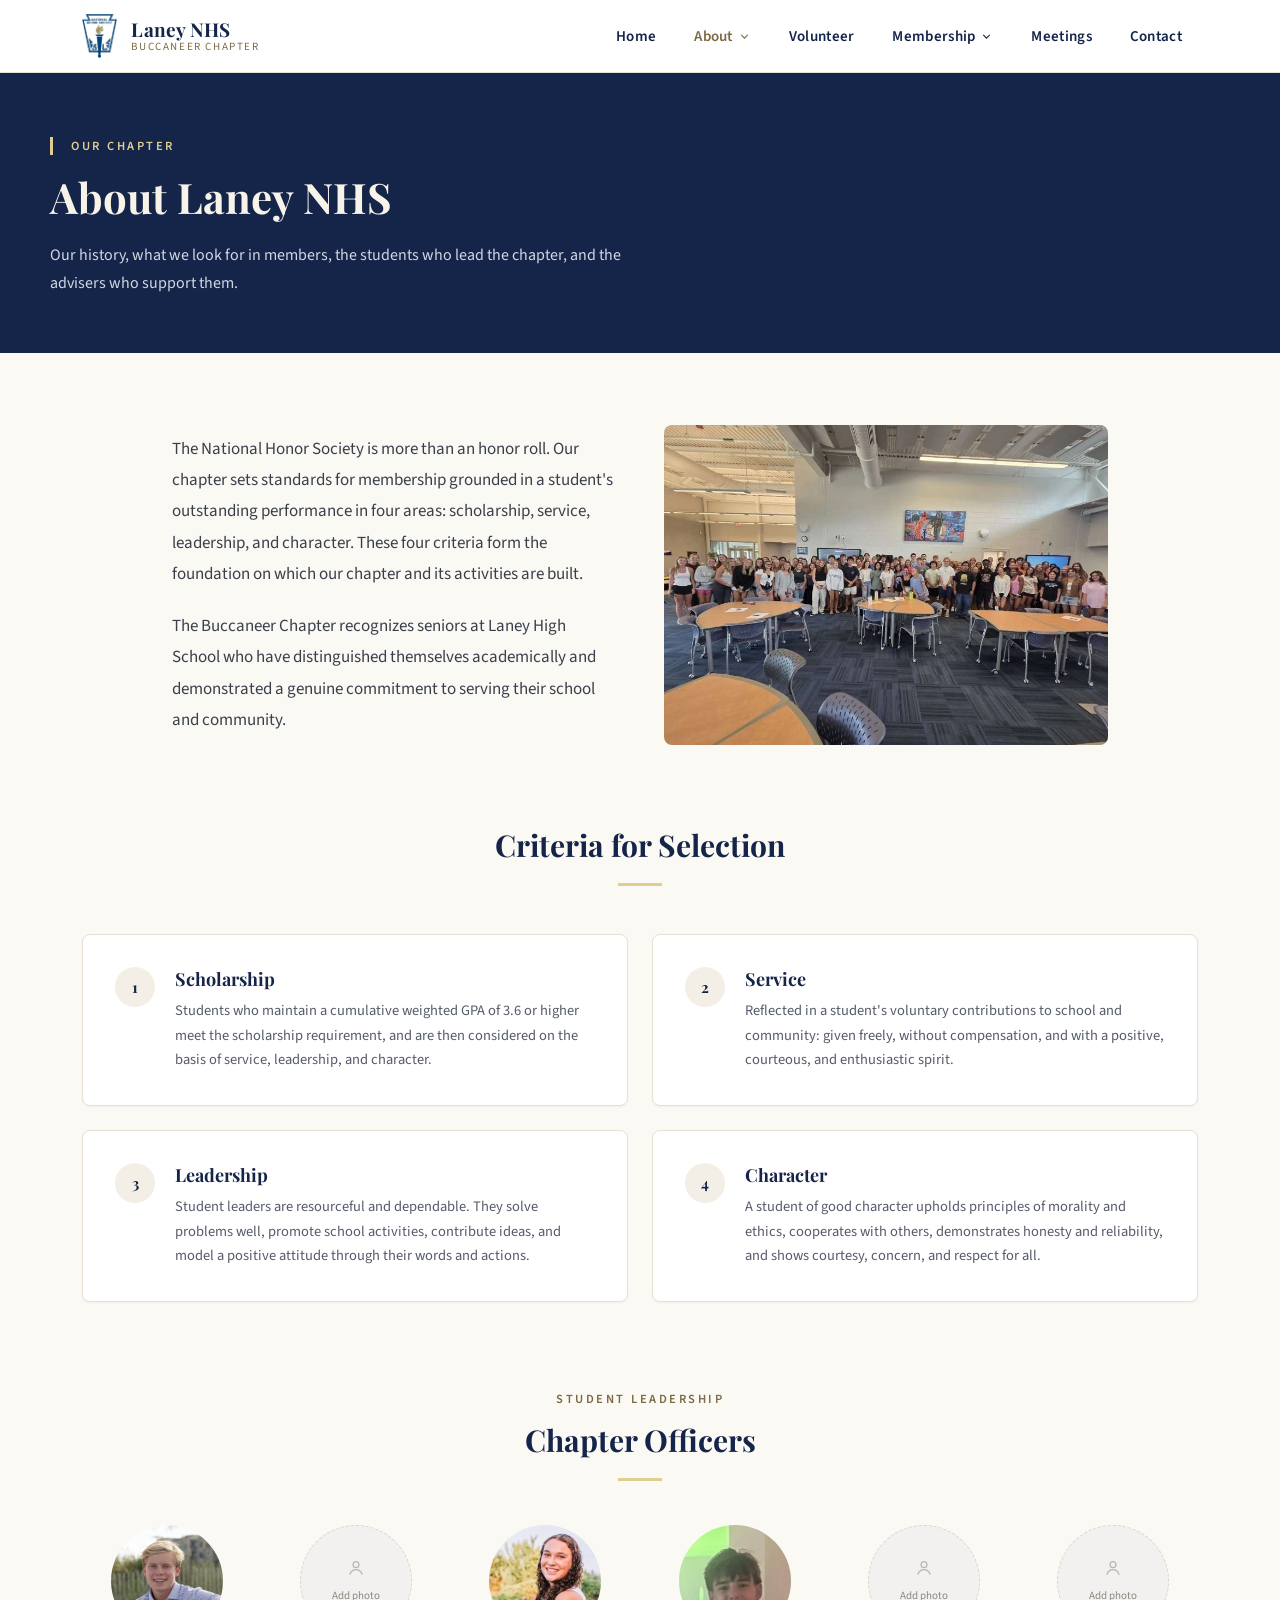
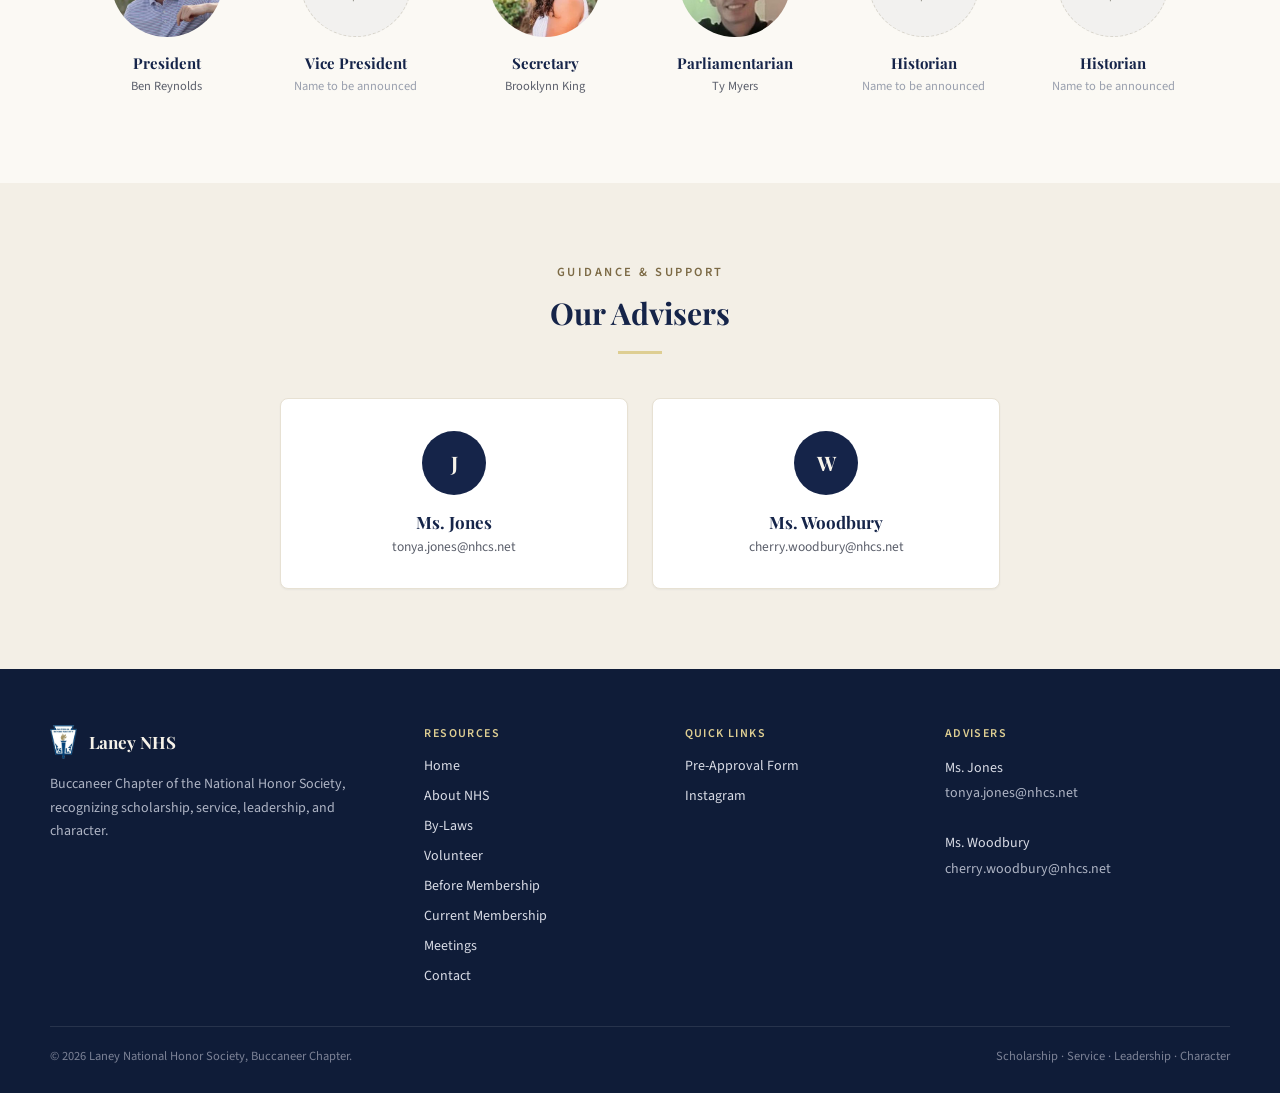
==== commit 7d7835a2: "Add Parliamentarian photo (Ty Myers) Cropped from a group photo to isolate him for the circular avat" ====
--- a/about.html
+++ b/about.html
@@ -98,12 +98,9 @@
           <div style="font-size:12.5px;color:var(--text-muted)">Brooklynn King</div>
         </div>
         <div style="text-align:center">
-          <div class="img-slot img-slot--circle" style="width:112px;height:112px;margin:0 auto 16px">
-            <svg class="img-slot__icon" viewBox="0 0 24 24" fill="none" stroke="currentColor" stroke-width="1.5"><circle cx="12" cy="8" r="3.5"/><path d="M4.5 20c1.5-4 4.2-6 7.5-6s6 2 7.5 6"/></svg>
-            <span class="img-slot__caption">Add photo</span>
-          </div>
+          <img src="assets/images/officer-parliamentarian.jpg" alt="Ty Myers" style="width:112px;height:112px;margin:0 auto 16px;border-radius:50%;object-fit:cover;display:block">
           <div style="font-family:'Playfair Display',serif;font-weight:700;font-size:15px;color:var(--navy);margin-bottom:4px">Parliamentarian</div>
-          <div style="font-size:12.5px;color:var(--text-faint)">Name to be announced</div>
+          <div style="font-size:12.5px;color:var(--text-muted)">Ty Myers</div>
         </div>
         <div style="text-align:center">
           <div class="img-slot img-slot--circle" style="width:112px;height:112px;margin:0 auto 16px">
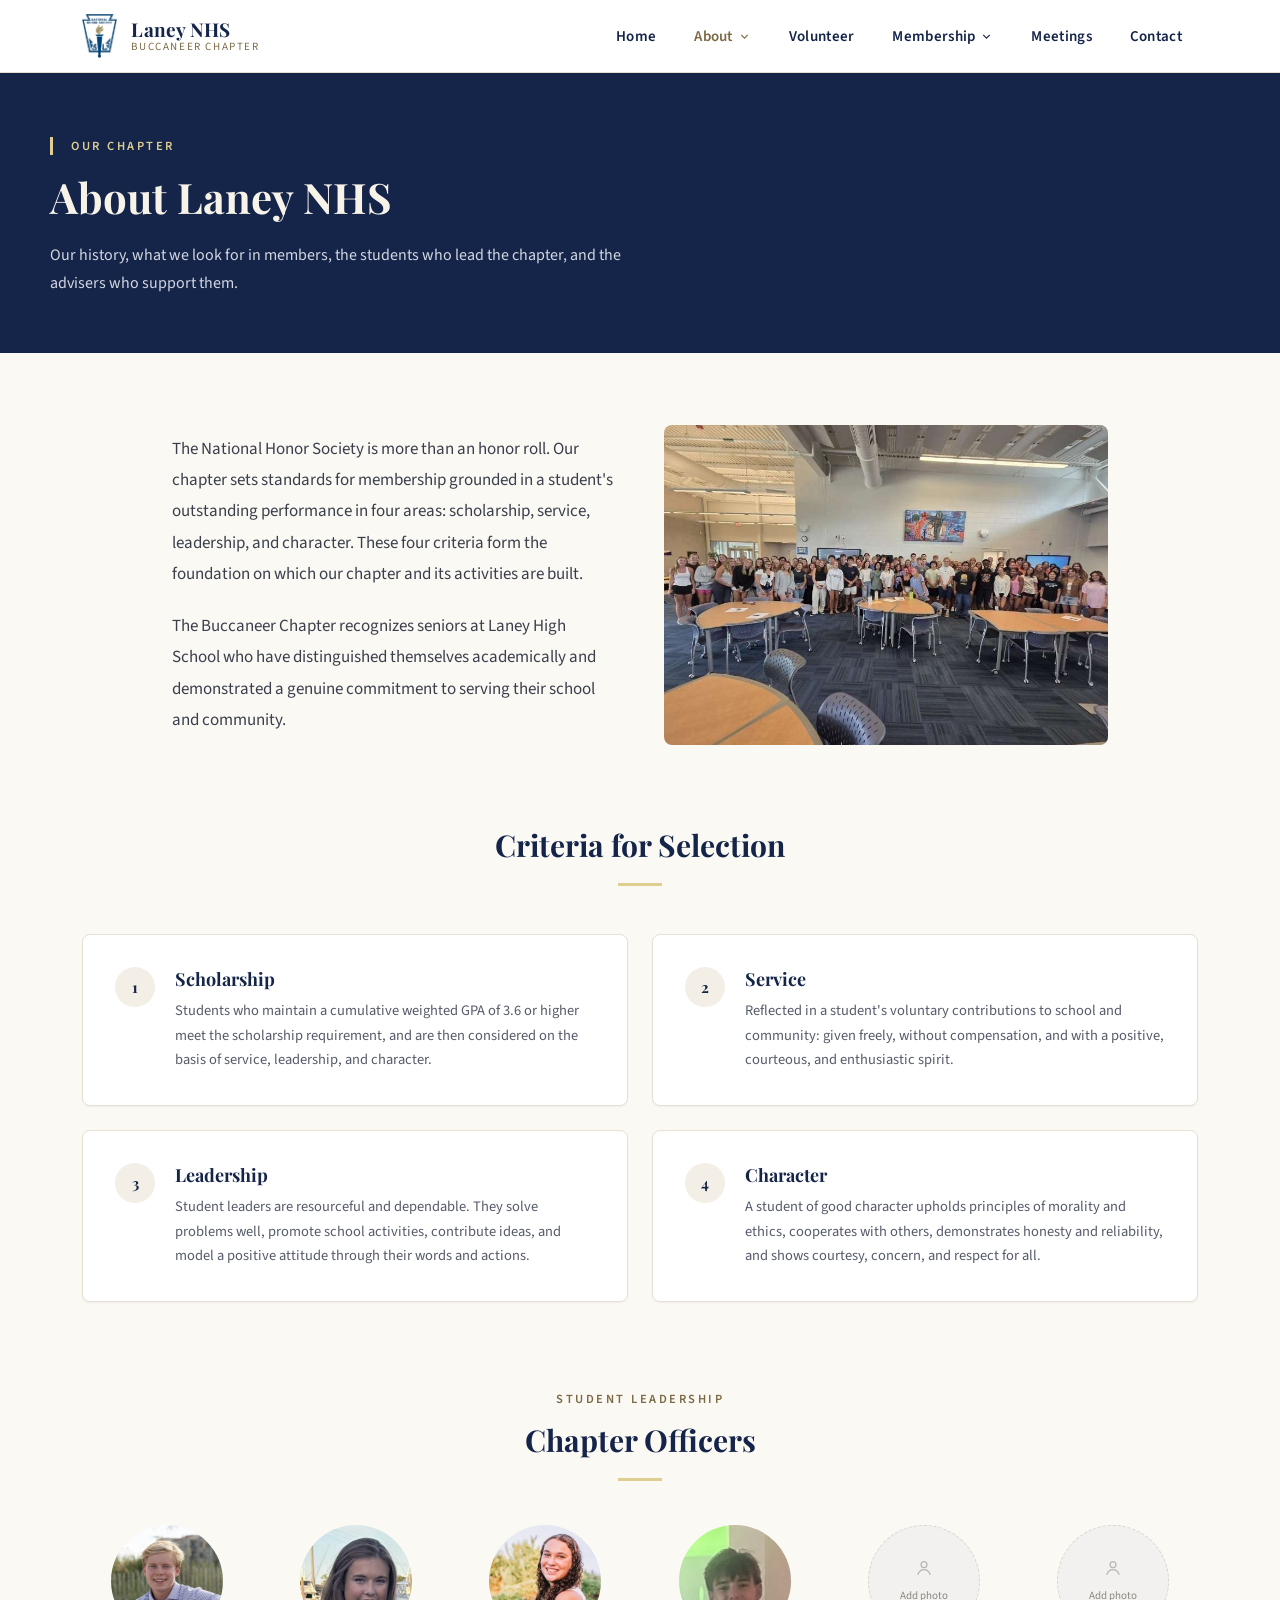
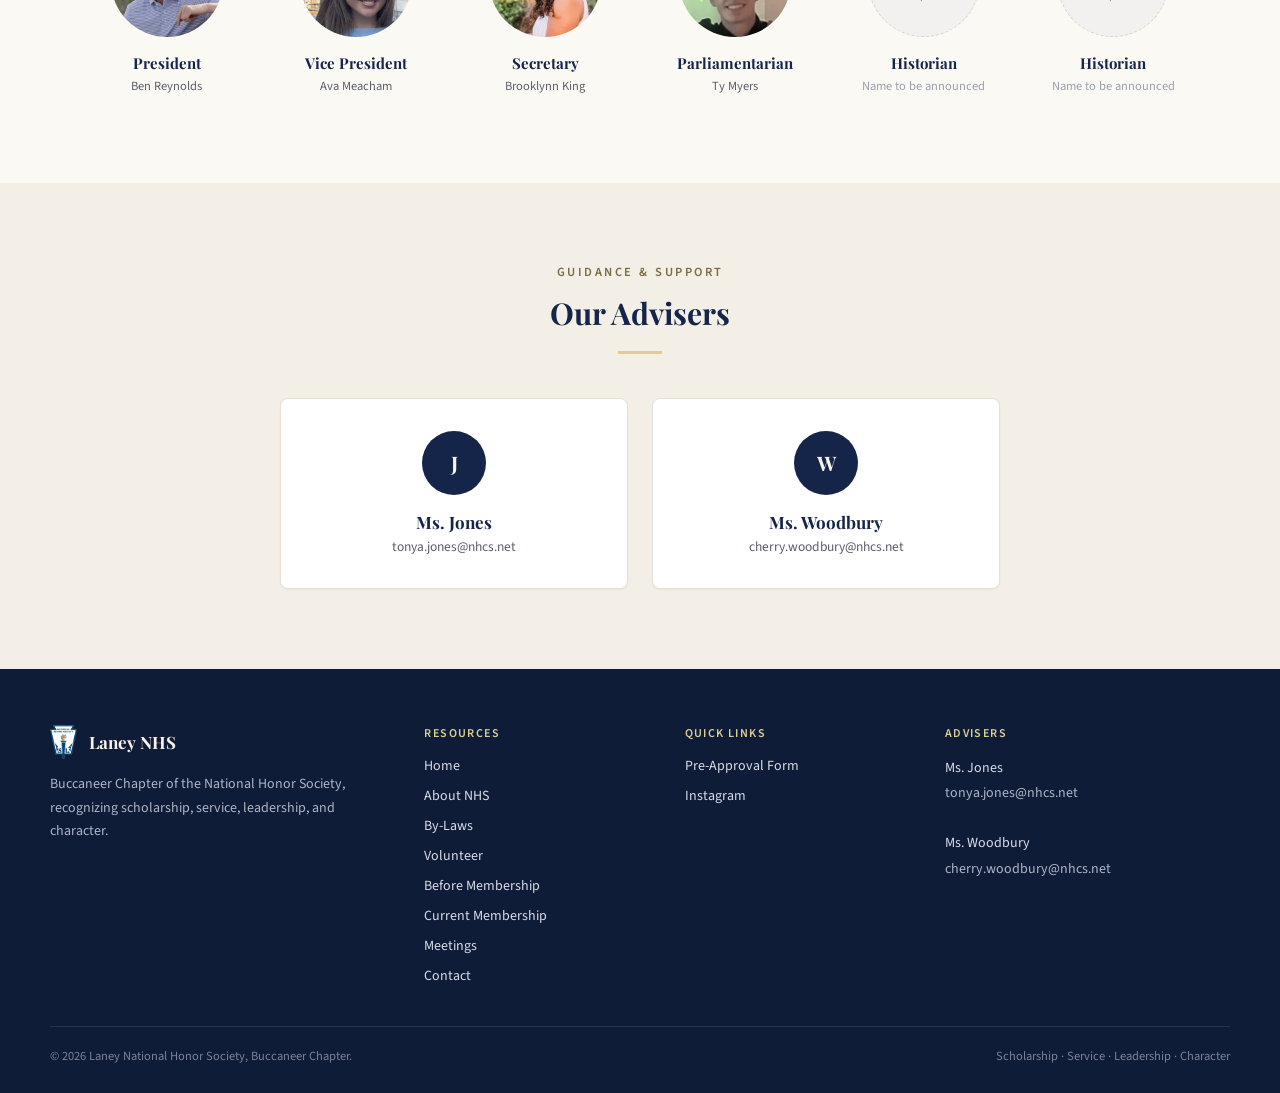
==== commit 3ccd4a49: "Add Vice President photo (Ava Meacham) Co-Authored-By: Claude Sonnet 5 <noreply@anthropic.com> Claud" ====
--- a/about.html
+++ b/about.html
@@ -85,12 +85,9 @@
           <div style="font-size:12.5px;color:var(--text-muted)">Ben Reynolds</div>
         </div>
         <div style="text-align:center">
-          <div class="img-slot img-slot--circle" style="width:112px;height:112px;margin:0 auto 16px">
-            <svg class="img-slot__icon" viewBox="0 0 24 24" fill="none" stroke="currentColor" stroke-width="1.5"><circle cx="12" cy="8" r="3.5"/><path d="M4.5 20c1.5-4 4.2-6 7.5-6s6 2 7.5 6"/></svg>
-            <span class="img-slot__caption">Add photo</span>
-          </div>
+          <img src="assets/images/officer-vp.jpg" alt="Ava Meacham" style="width:112px;height:112px;margin:0 auto 16px;border-radius:50%;object-fit:cover;display:block">
           <div style="font-family:'Playfair Display',serif;font-weight:700;font-size:15px;color:var(--navy);margin-bottom:4px">Vice President</div>
-          <div style="font-size:12.5px;color:var(--text-faint)">Name to be announced</div>
+          <div style="font-size:12.5px;color:var(--text-muted)">Ava Meacham</div>
         </div>
         <div style="text-align:center">
           <img src="assets/images/officer-secretary.jpg" alt="Brooklynn King" style="width:112px;height:112px;margin:0 auto 16px;border-radius:50%;object-fit:cover;display:block">
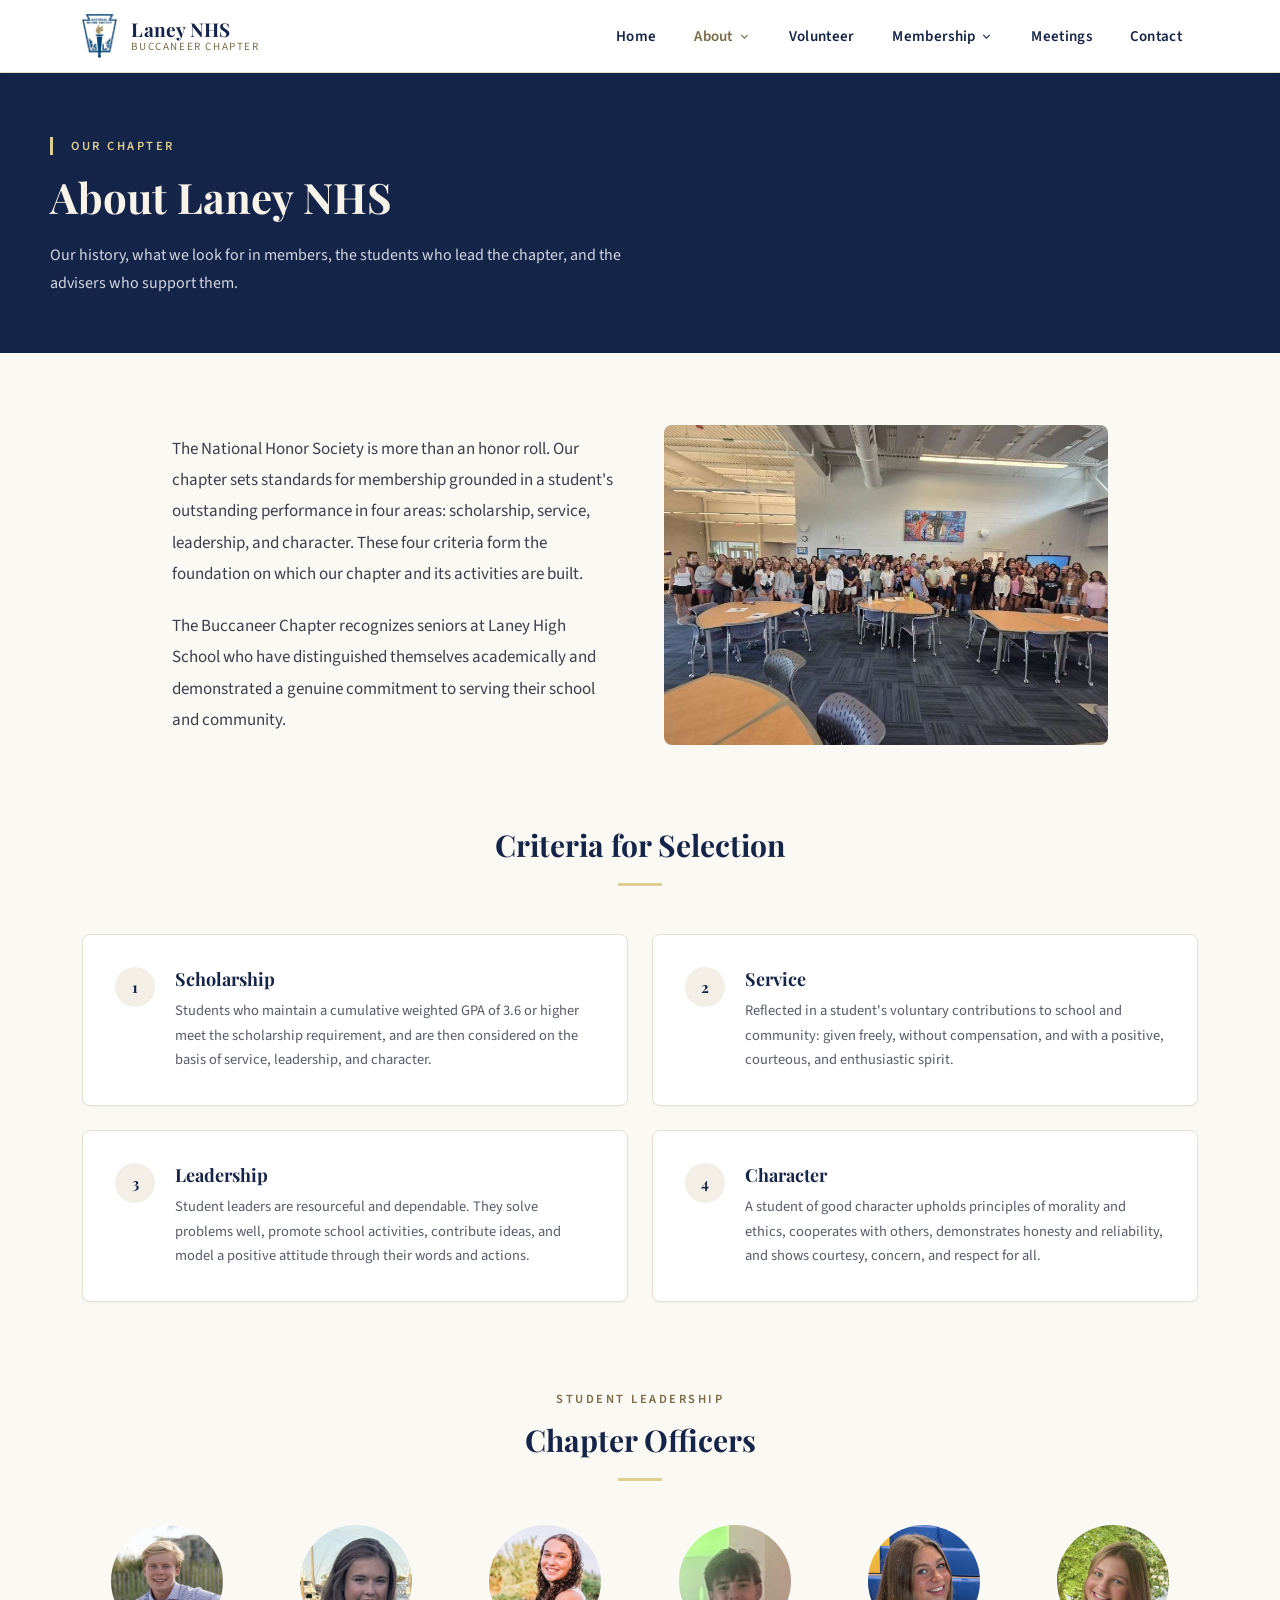
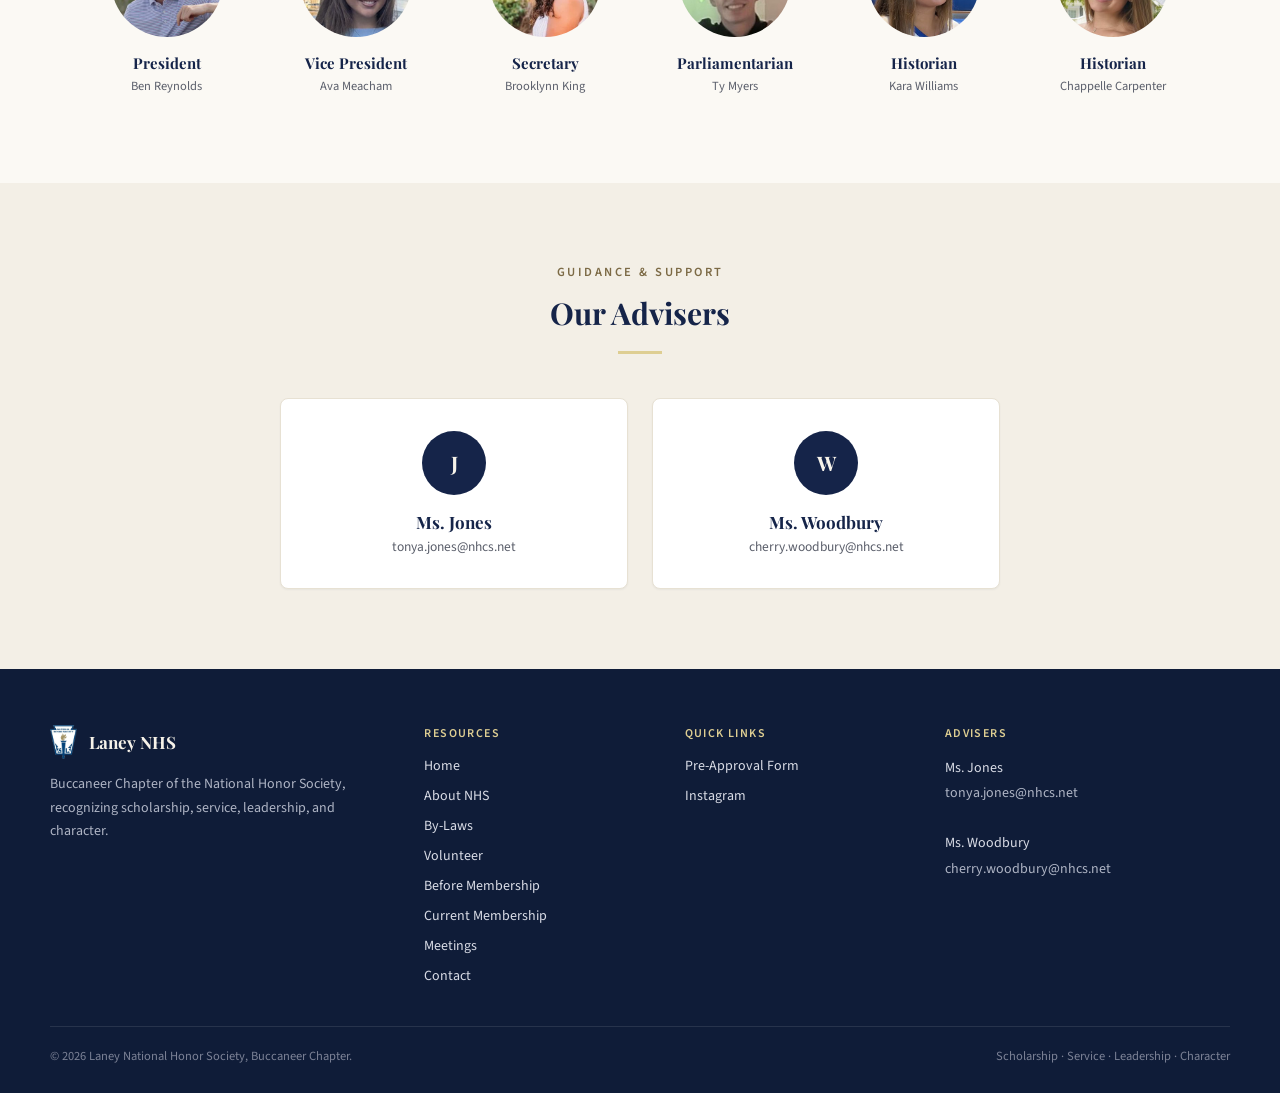
==== commit a70db0cc: "Add both Historian photos (Kara Williams, Chappelle Carpenter) Completes the Chapter Officers sectio" ====
--- a/about.html
+++ b/about.html
@@ -100,20 +100,14 @@
           <div style="font-size:12.5px;color:var(--text-muted)">Ty Myers</div>
         </div>
         <div style="text-align:center">
-          <div class="img-slot img-slot--circle" style="width:112px;height:112px;margin:0 auto 16px">
-            <svg class="img-slot__icon" viewBox="0 0 24 24" fill="none" stroke="currentColor" stroke-width="1.5"><circle cx="12" cy="8" r="3.5"/><path d="M4.5 20c1.5-4 4.2-6 7.5-6s6 2 7.5 6"/></svg>
-            <span class="img-slot__caption">Add photo</span>
-          </div>
+          <img src="assets/images/officer-historian1.jpg" alt="Kara Williams" style="width:112px;height:112px;margin:0 auto 16px;border-radius:50%;object-fit:cover;display:block">
           <div style="font-family:'Playfair Display',serif;font-weight:700;font-size:15px;color:var(--navy);margin-bottom:4px">Historian</div>
-          <div style="font-size:12.5px;color:var(--text-faint)">Name to be announced</div>
+          <div style="font-size:12.5px;color:var(--text-muted)">Kara Williams</div>
         </div>
         <div style="text-align:center">
-          <div class="img-slot img-slot--circle" style="width:112px;height:112px;margin:0 auto 16px">
-            <svg class="img-slot__icon" viewBox="0 0 24 24" fill="none" stroke="currentColor" stroke-width="1.5"><circle cx="12" cy="8" r="3.5"/><path d="M4.5 20c1.5-4 4.2-6 7.5-6s6 2 7.5 6"/></svg>
-            <span class="img-slot__caption">Add photo</span>
-          </div>
+          <img src="assets/images/officer-historian2.jpg" alt="Chappelle Carpenter" style="width:112px;height:112px;margin:0 auto 16px;border-radius:50%;object-fit:cover;display:block">
           <div style="font-family:'Playfair Display',serif;font-weight:700;font-size:15px;color:var(--navy);margin-bottom:4px">Historian</div>
-          <div style="font-size:12.5px;color:var(--text-faint)">Name to be announced</div>
+          <div style="font-size:12.5px;color:var(--text-muted)">Chappelle Carpenter</div>
         </div>
       </div>
     </section>
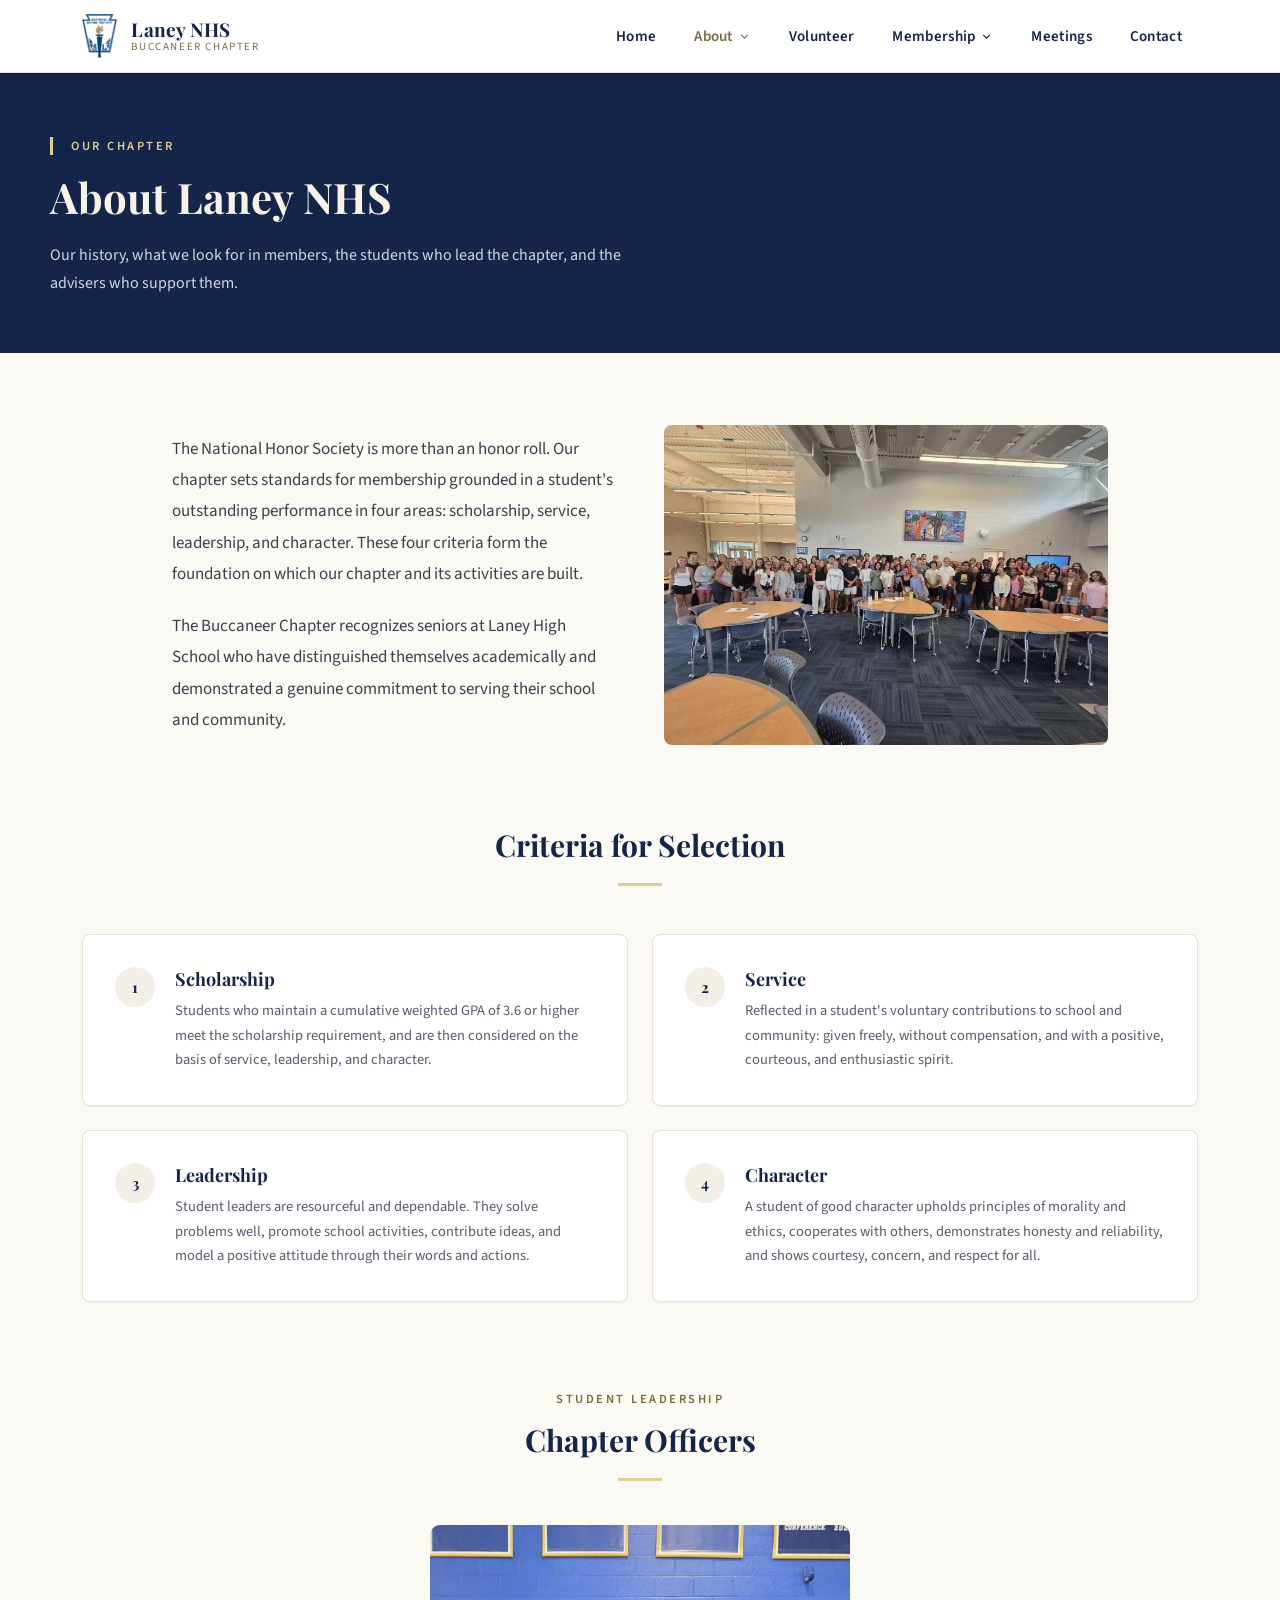
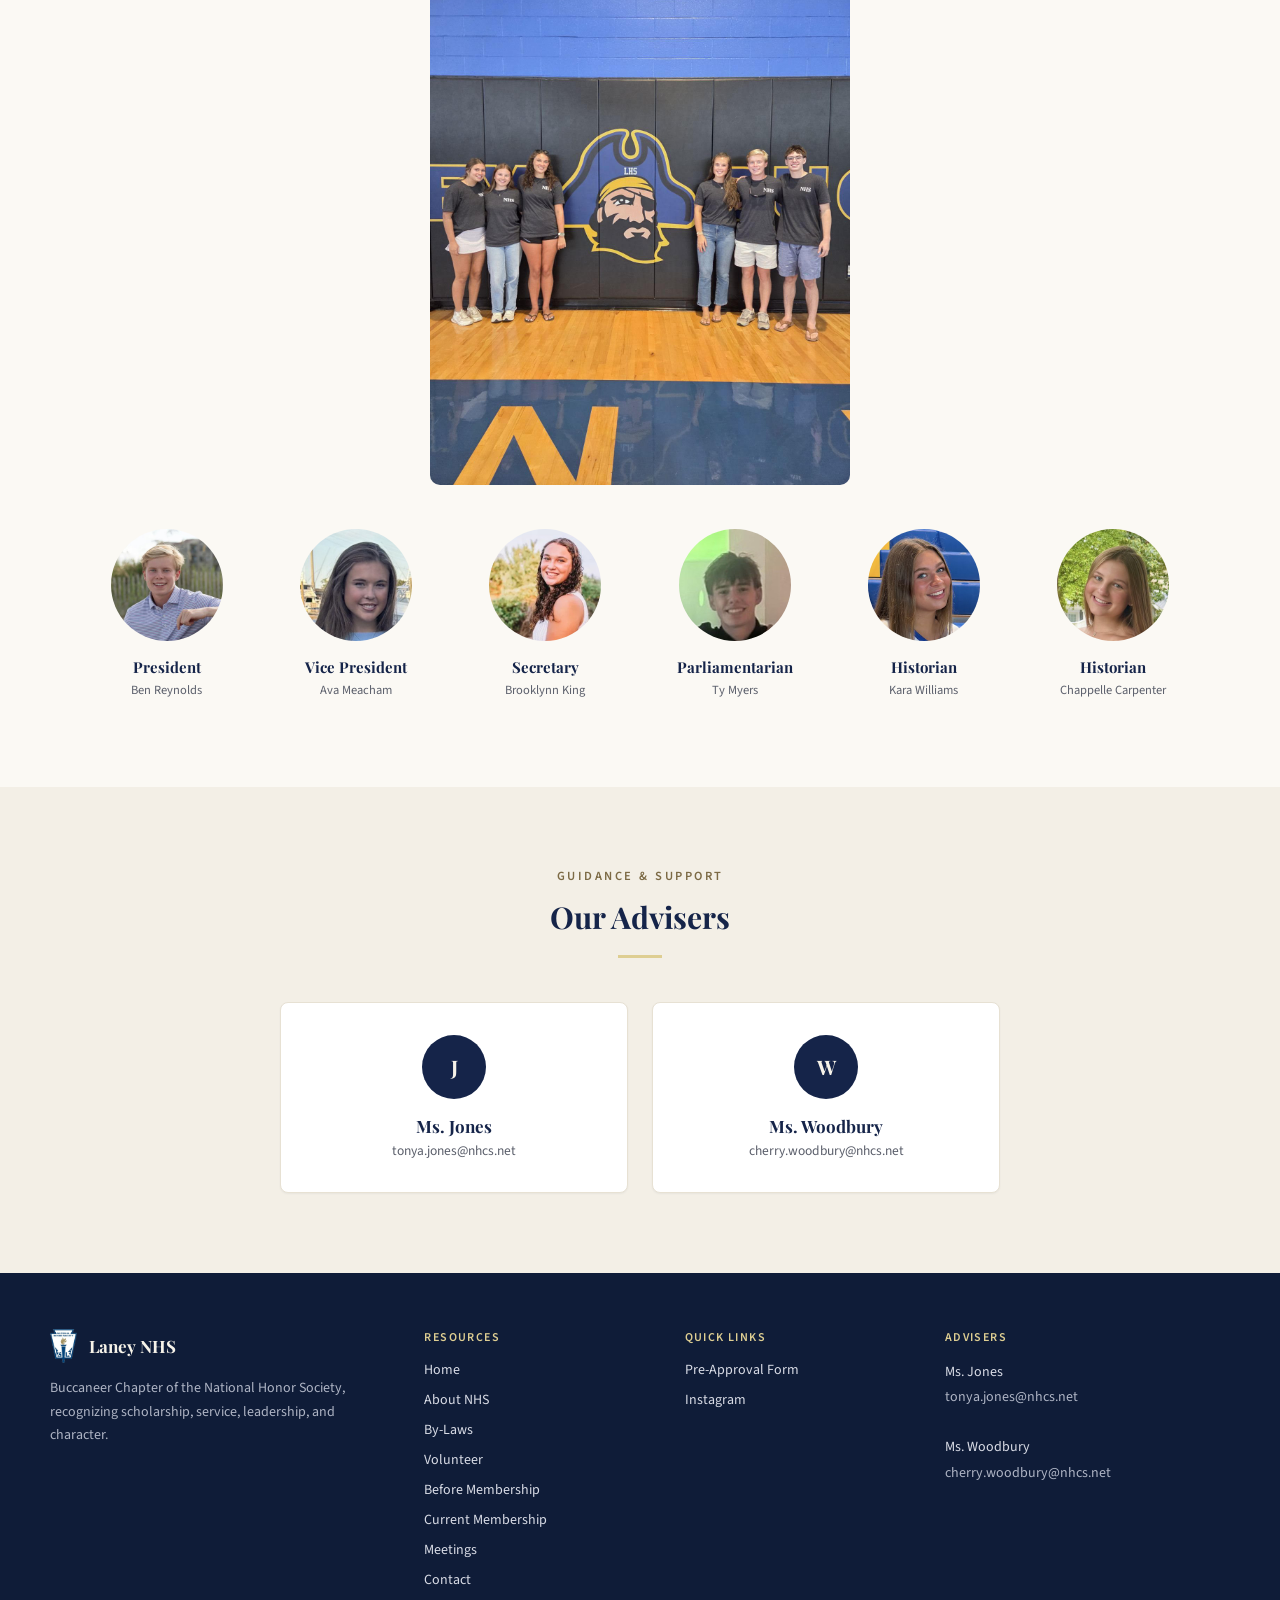
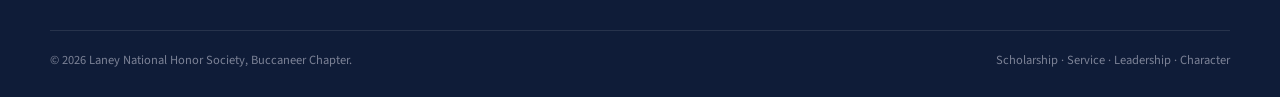
==== commit f578a02c: "Add officers group photo to About page's Chapter Officers section Same photo already used in the Hom" ====
--- a/about.html
+++ b/about.html
@@ -78,6 +78,9 @@
         <div class="eyebrow">Student Leadership</div>
         <h2 style="font-size:30px">Chapter Officers</h2>
       </div>
+      <div style="max-width:420px;margin:0 auto 44px">
+        <img src="assets/images/gallery-officers.jpg" alt="Laney NHS officers in front of the Buccaneer mural" style="width:100%;border-radius:10px;display:block">
+      </div>
       <div class="grid-6">
         <div style="text-align:center">
           <img src="assets/images/officer-president.jpg" alt="Ben Reynolds" style="width:112px;height:112px;margin:0 auto 16px;border-radius:50%;object-fit:cover;display:block">
--- a/assets/css/style.css
+++ b/assets/css/style.css
@@ -579,7 +579,14 @@
 
 /* -------------------- Gallery -------------------- */
 
-.gallery-grid { display: grid; grid-template-columns: repeat(3, 1fr); gap: 20px; }
+.gallery-grid { columns: 3; column-gap: 20px; }
+.gallery-grid img {
+  width: 100%;
+  display: block;
+  border-radius: 8px;
+  margin-bottom: 20px;
+  break-inside: avoid;
+}
 
 /* -------------------- Image placeholder slots -------------------- */
 
@@ -886,7 +893,7 @@
   .grid-6 { grid-template-columns: repeat(3, 1fr); }
   .grid-3 { grid-template-columns: 1fr; }
   .grid-2 { grid-template-columns: 1fr; }
-  .gallery-grid { grid-template-columns: repeat(2, 1fr); }
+  .gallery-grid { columns: 2; }
   .hero__title { font-size: 38px; }
   .hero__inner { max-width: 100%; }
   .site-footer__grid { grid-template-columns: 1fr 1fr; }
@@ -903,7 +910,7 @@
   .grid-4 { grid-template-columns: 1fr; }
   .grid-5 { grid-template-columns: repeat(2, 1fr); }
   .grid-6 { grid-template-columns: repeat(2, 1fr); }
-  .gallery-grid { grid-template-columns: 1fr; }
+  .gallery-grid { columns: 1; }
   .page-banner { padding: 48px 20px 40px; }
   .hero { padding: 64px 20px 72px; }
   .hero__title { font-size: 30px; }
